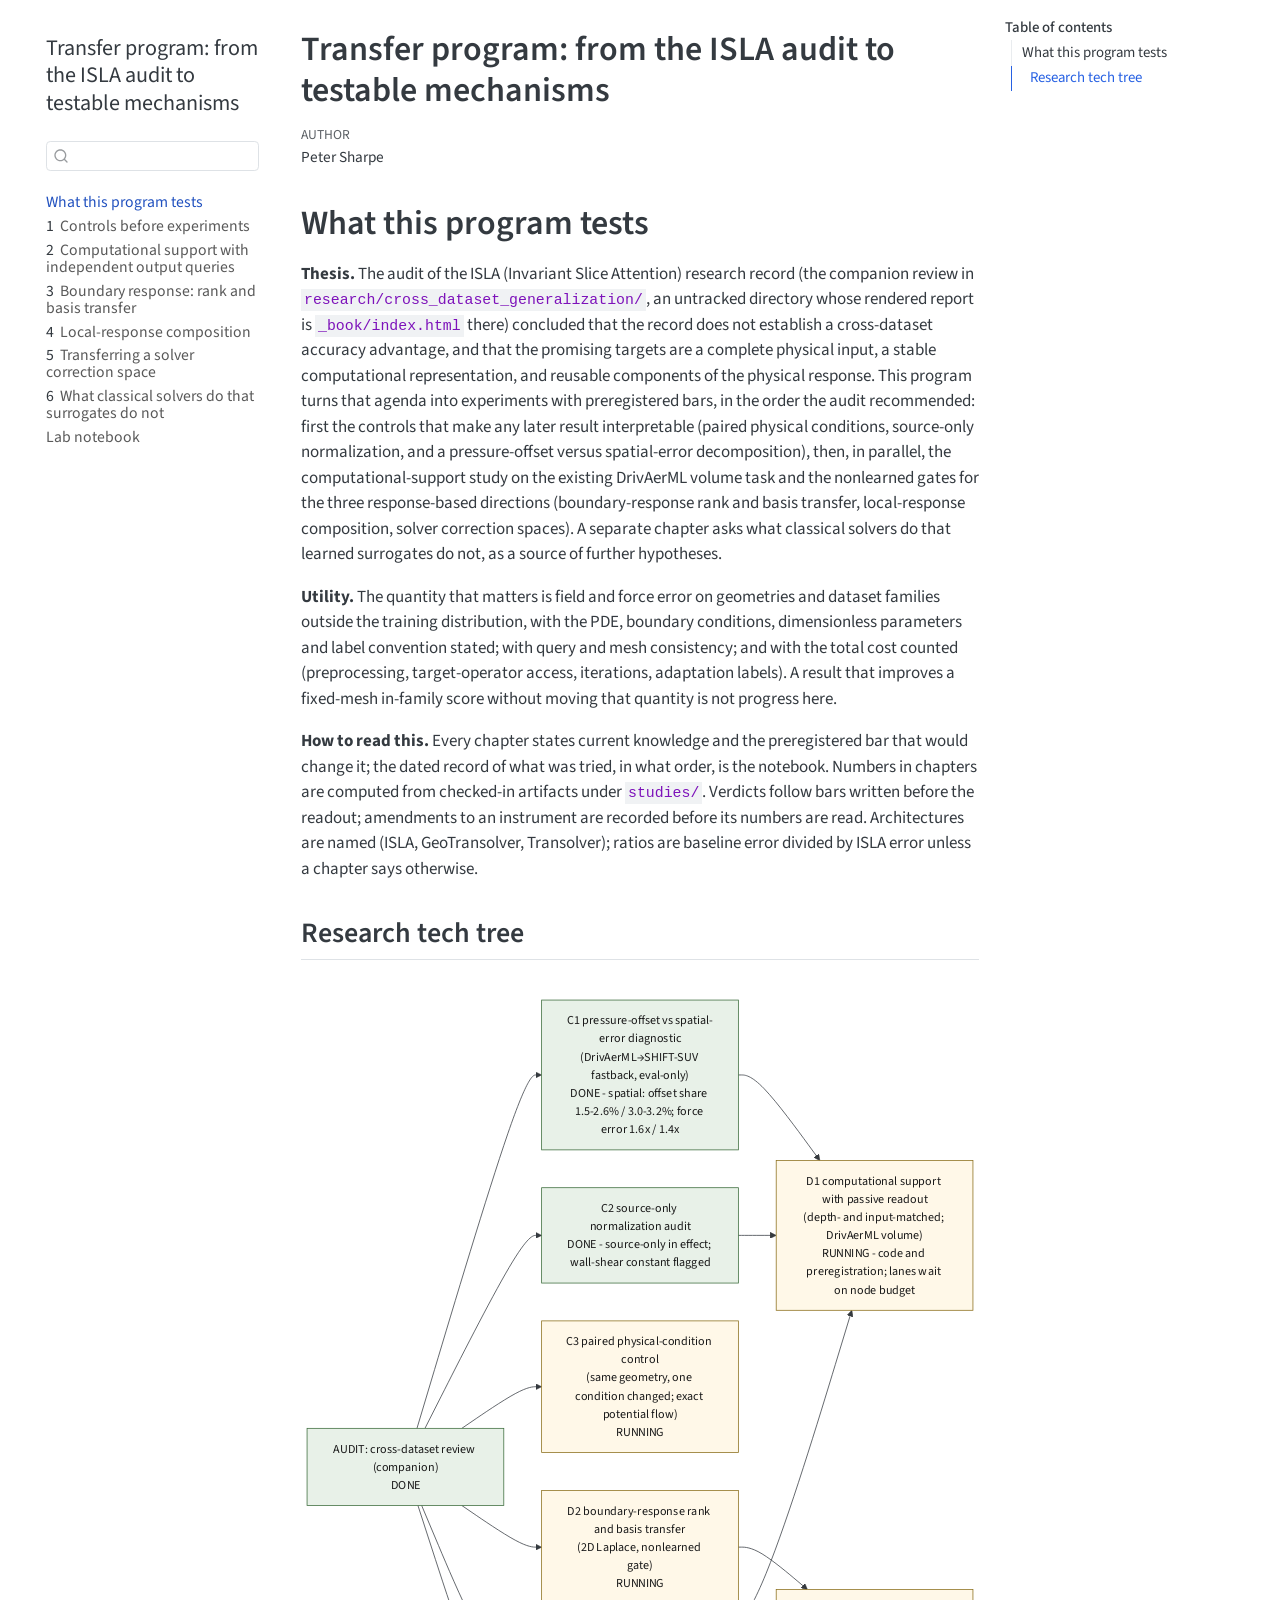
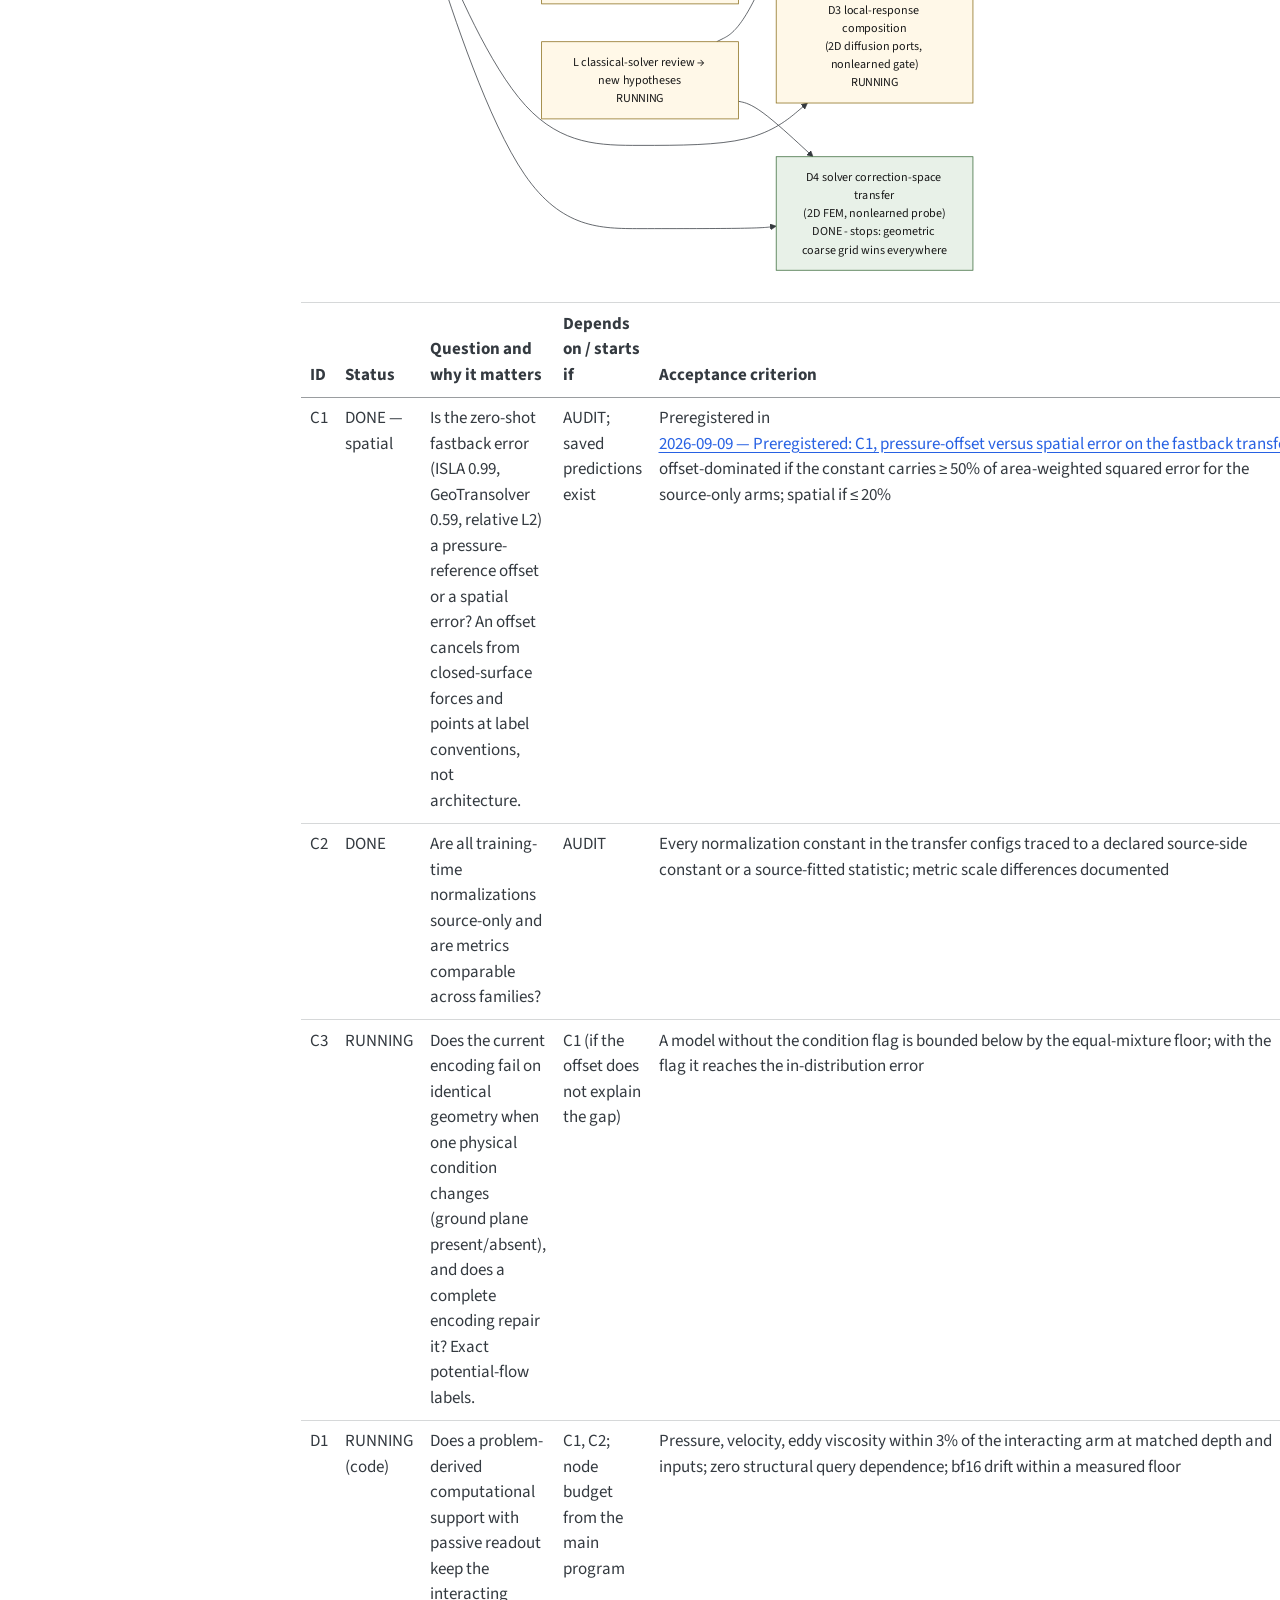
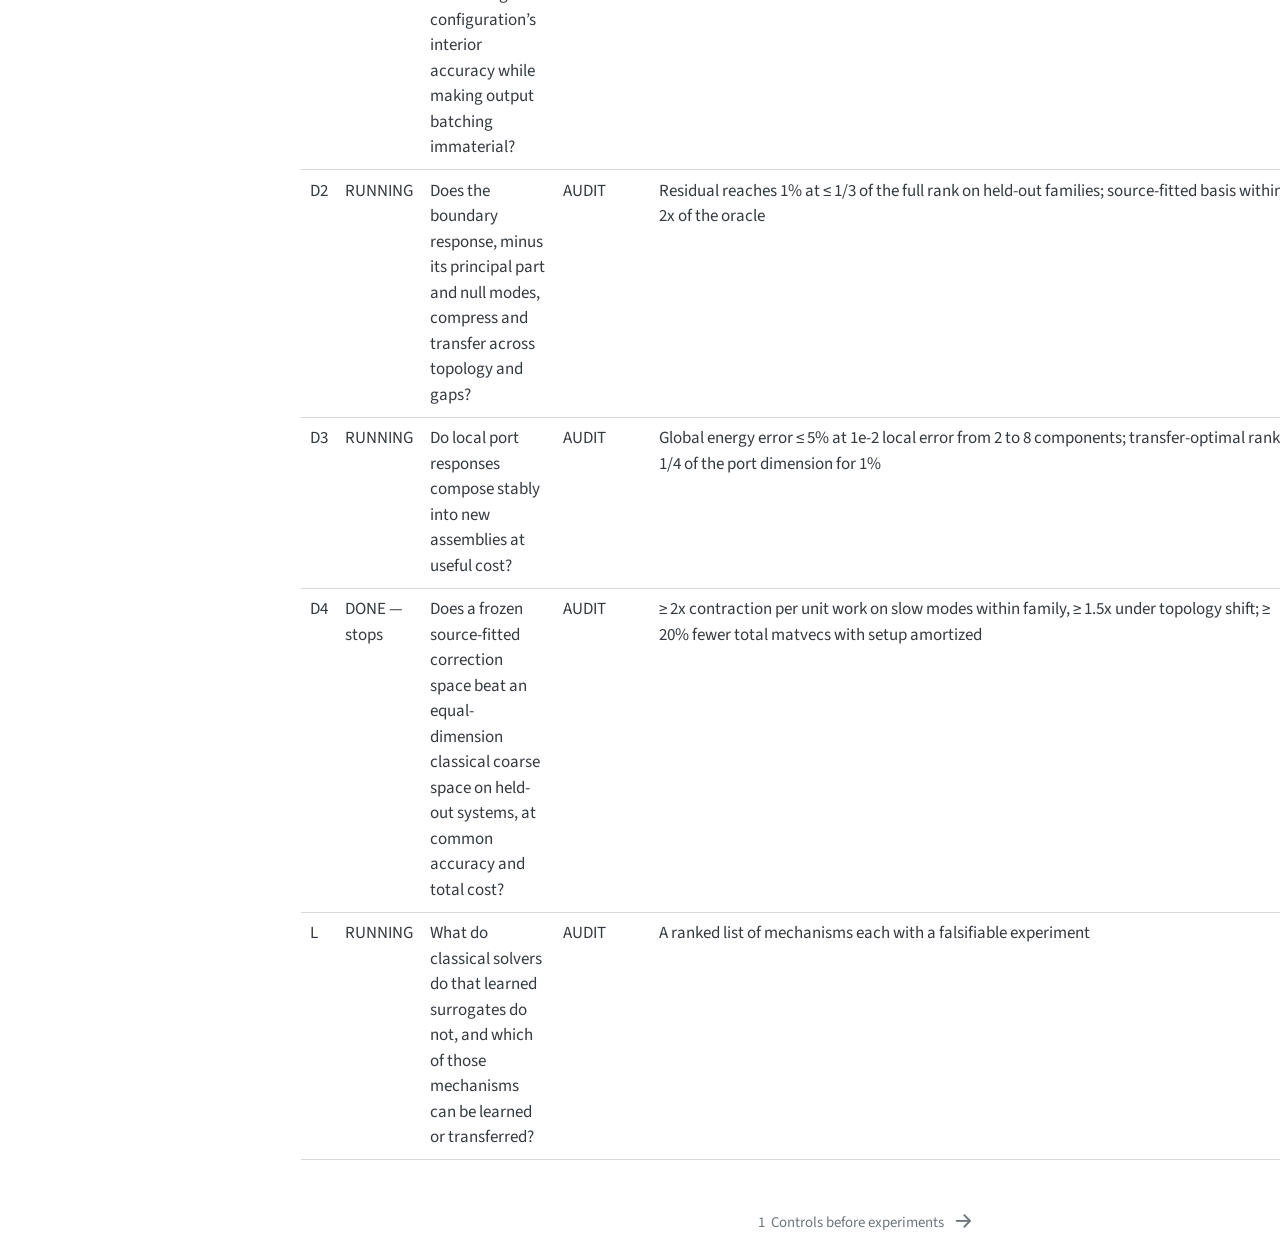
==== examples/cfd/mesh_transformer/research/transfer_program/_book/index.html @ b27fa601 "Transfer program: D3 composition verdict (not worth a learner as proposed; hybrid survives), chapter" ====
<!DOCTYPE html>
<html xmlns="http://www.w3.org/1999/xhtml" lang="en" xml:lang="en"><head>

<meta charset="utf-8">
<meta name="generator" content="quarto-1.10.18">

<meta name="viewport" content="width=device-width, initial-scale=1.0, user-scalable=yes">

<meta name="author" content="Peter Sharpe">

<title>Transfer program: from the ISLA audit to testable mechanisms</title>
<style>
/* Default styles provided by pandoc.
** See https://pandoc.org/MANUAL.html#variables-for-html for config info.
*/
span.smallcaps{font-variant: small-caps;}
div.columns{display: flex; gap: 1.5em;}
div.column{flex: auto;}
@media screen {
div.columns{gap: min(4vw, 1.5em);}
div.column{overflow-x: auto;}
}
div.hanging-indent{margin-left: 1.5em; text-indent: -1.5em;}
ul.task-list{list-style: none;}
ul.task-list li input[type="checkbox"] {
  width: 0.8em;
  margin: 0 0.8em 0.2em -1em; /* quarto-specific, see https://github.com/quarto-dev/quarto-cli/issues/4556 */ 
  vertical-align: middle;
}
</style>


<script src="site_libs/quarto-nav/quarto-nav.js"></script>
<script src="site_libs/quarto-nav/headroom.min.js"></script>
<script src="site_libs/clipboard/clipboard.min.js"></script>
<script src="site_libs/quarto-search/autocomplete.umd.js"></script>
<script src="site_libs/quarto-search/fuse.min.js"></script>
<script src="site_libs/quarto-search/quarto-search.js"></script>
<meta name="quarto:offset" content="./">
<link href="./01-controls.html" rel="next">
<script src="site_libs/quarto-html/quarto.js" type="module"></script>
<script src="site_libs/quarto-html/tabsets/tabsets.js" type="module"></script>
<script src="site_libs/quarto-html/popper.min.js"></script>
<script src="site_libs/quarto-html/tippy.umd.min.js"></script>
<script src="site_libs/quarto-html/anchor.min.js"></script>
<link href="site_libs/quarto-html/tippy.css" rel="stylesheet">
<link href="site_libs/quarto-html/quarto-syntax-highlighting-64a204ab8560d761af7679ceaba22944.css" rel="stylesheet" id="quarto-text-highlighting-styles">
<script src="site_libs/bootstrap/bootstrap.min.js"></script>
<link href="site_libs/bootstrap/bootstrap-icons.css" rel="stylesheet">
<link href="site_libs/bootstrap/bootstrap-19df2ef9049729c9320cb14db6c731c5.min.css" rel="stylesheet" append-hash="true" id="quarto-bootstrap" data-mode="light">
<script id="quarto-search-options" type="application/json">{
  "location": "sidebar",
  "copy-button": false,
  "collapse-after": 3,
  "panel-placement": "start",
  "type": "textbox",
  "limit": 50,
  "keyboard-shortcut": [
    "f",
    "/",
    "s"
  ],
  "show-item-context": false,
  "language": {
    "search-no-results-text": "No results",
    "search-matching-documents-text": "matching documents",
    "search-copy-link-title": "Copy link to search",
    "search-hide-matches-text": "Hide additional matches",
    "search-more-match-text": "more match in this document",
    "search-more-matches-text": "more matches in this document",
    "search-clear-button-title": "Clear",
    "search-text-placeholder": "",
    "search-detached-cancel-button-title": "Cancel",
    "search-submit-button-title": "Submit",
    "search-label": "Search"
  }
}</script>
<script src="site_libs/quarto-diagram/mermaid.min.js"></script>
<script src="site_libs/quarto-diagram/mermaid-init.js"></script>
<link href="site_libs/quarto-diagram/mermaid.css" rel="stylesheet">


</head>

<body class="nav-sidebar floating quarto-light">

<div id="quarto-search-results"></div>
  <header id="quarto-header" class="headroom fixed-top">
  <nav class="quarto-secondary-nav">
    <div class="container-fluid d-flex">
      <button type="button" class="quarto-btn-toggle btn" data-bs-toggle="collapse" role="button" data-bs-target=".quarto-sidebar-collapse-item" aria-controls="quarto-sidebar" aria-expanded="false" aria-label="Toggle sidebar navigation" onclick="if (window.quartoToggleHeadroom) { window.quartoToggleHeadroom(); }">
        <i class="bi bi-layout-text-sidebar-reverse"></i>
      </button>
        <nav class="quarto-page-breadcrumbs" aria-label="breadcrumb"><ol class="breadcrumb"><li class="breadcrumb-item"><a href="./index.html">What this program tests</a></li></ol></nav>
        <a class="flex-grow-1" role="navigation" data-bs-toggle="collapse" data-bs-target=".quarto-sidebar-collapse-item" aria-controls="quarto-sidebar" aria-expanded="false" aria-label="Toggle sidebar navigation" onclick="if (window.quartoToggleHeadroom) { window.quartoToggleHeadroom(); }">      
        </a>
      <button type="button" class="btn quarto-search-button" aria-label="Search" onclick="window.quartoOpenSearch();">
        <i class="bi bi-search"></i>
      </button>
    </div>
  </nav>
</header>
<!-- content -->
<div id="quarto-content" class="quarto-container page-columns page-rows-contents page-layout-article">
<!-- sidebar -->
  <nav id="quarto-sidebar" class="sidebar collapse collapse-horizontal quarto-sidebar-collapse-item sidebar-navigation floating overflow-auto">
    <div class="pt-lg-2 mt-2 text-left sidebar-header">
    <div class="sidebar-title mb-0 py-0">
      <a href="./">Transfer program: from the ISLA audit to testable mechanisms</a> 
    </div>
      </div>
        <div class="mt-2 flex-shrink-0 align-items-center">
        <div class="sidebar-search">
        <div id="quarto-search" class="" title="Search"></div>
        </div>
        </div>
    <div class="sidebar-menu-container"> 
    <ul class="list-unstyled mt-1">
        <li class="sidebar-item">
  <div class="sidebar-item-container"> 
  <a href="./index.html" class="sidebar-item-text sidebar-link active">
 <span class="menu-text">What this program tests</span></a>
  </div>
</li>
        <li class="sidebar-item">
  <div class="sidebar-item-container"> 
  <a href="./01-controls.html" class="sidebar-item-text sidebar-link">
 <span class="menu-text"><span class="chapter-number">1</span>&nbsp; <span class="chapter-title">Controls before experiments</span></span></a>
  </div>
</li>
        <li class="sidebar-item">
  <div class="sidebar-item-container"> 
  <a href="./02-computational-support.html" class="sidebar-item-text sidebar-link">
 <span class="menu-text"><span class="chapter-number">2</span>&nbsp; <span class="chapter-title">Computational support with independent output queries</span></span></a>
  </div>
</li>
        <li class="sidebar-item">
  <div class="sidebar-item-container"> 
  <a href="./03-boundary-response.html" class="sidebar-item-text sidebar-link">
 <span class="menu-text"><span class="chapter-number">3</span>&nbsp; <span class="chapter-title">Boundary response: rank and basis transfer</span></span></a>
  </div>
</li>
        <li class="sidebar-item">
  <div class="sidebar-item-container"> 
  <a href="./04-composition.html" class="sidebar-item-text sidebar-link">
 <span class="menu-text"><span class="chapter-number">4</span>&nbsp; <span class="chapter-title">Local-response composition</span></span></a>
  </div>
</li>
        <li class="sidebar-item">
  <div class="sidebar-item-container"> 
  <a href="./05-solver-spaces.html" class="sidebar-item-text sidebar-link">
 <span class="menu-text"><span class="chapter-number">5</span>&nbsp; <span class="chapter-title">Transferring a solver correction space</span></span></a>
  </div>
</li>
        <li class="sidebar-item">
  <div class="sidebar-item-container"> 
  <a href="./06-classical-solvers.html" class="sidebar-item-text sidebar-link">
 <span class="menu-text"><span class="chapter-number">6</span>&nbsp; <span class="chapter-title">What classical solvers do that surrogates do not</span></span></a>
  </div>
</li>
        <li class="sidebar-item">
  <div class="sidebar-item-container"> 
  <a href="./99-notebook.html" class="sidebar-item-text sidebar-link">
 <span class="menu-text">Lab notebook</span></a>
  </div>
</li>
    </ul>
    </div>
</nav>
<div id="quarto-sidebar-glass" class="quarto-sidebar-collapse-item" data-bs-toggle="collapse" data-bs-target=".quarto-sidebar-collapse-item"></div>
<!-- margin-sidebar -->
    <div id="quarto-margin-sidebar" class="sidebar margin-sidebar">
        <nav id="TOC" role="doc-toc" class="toc-active">
    <h2 id="toc-title">Table of contents</h2>
   
  <ul>
  <li><a href="#what-this-program-tests" id="toc-what-this-program-tests" class="nav-link active" data-scroll-target="#what-this-program-tests">What this program tests</a>
  <ul class="collapse">
  <li><a href="#research-tech-tree" id="toc-research-tech-tree" class="nav-link" data-scroll-target="#research-tech-tree">Research tech tree</a></li>
  </ul></li>
  </ul>
</nav>
    </div>
<!-- main -->
<main class="content" id="quarto-document-content">

<header id="title-block-header" class="quarto-title-block default">
<div class="quarto-title">
<h1 class="title">Transfer program: from the ISLA audit to testable mechanisms</h1>
</div>



<div class="quarto-title-meta">

    <div>
    <div class="quarto-title-meta-heading">Author</div>
    <div class="quarto-title-meta-contents">
             <p>Peter Sharpe </p>
          </div>
  </div>
    
  
    
  </div>
  


</header>


<section id="what-this-program-tests" class="level1 unnumbered">
<h1 class="unnumbered">What this program tests</h1>
<p><strong>Thesis.</strong> The audit of the ISLA (Invariant Slice Attention) research record (the companion review in <code>research/cross_dataset_generalization/</code>, an untracked directory whose rendered report is <code>_book/index.html</code> there) concluded that the record does not establish a cross-dataset accuracy advantage, and that the promising targets are a complete physical input, a stable computational representation, and reusable components of the physical response. This program turns that agenda into experiments with preregistered bars, in the order the audit recommended: first the controls that make any later result interpretable (paired physical conditions, source-only normalization, and a pressure-offset versus spatial-error decomposition), then, in parallel, the computational-support study on the existing DrivAerML volume task and the nonlearned gates for the three response-based directions (boundary-response rank and basis transfer, local-response composition, solver correction spaces). A separate chapter asks what classical solvers do that learned surrogates do not, as a source of further hypotheses.</p>
<p><strong>Utility.</strong> The quantity that matters is field and force error on geometries and dataset families outside the training distribution, with the PDE, boundary conditions, dimensionless parameters and label convention stated; with query and mesh consistency; and with the total cost counted (preprocessing, target-operator access, iterations, adaptation labels). A result that improves a fixed-mesh in-family score without moving that quantity is not progress here.</p>
<p><strong>How to read this.</strong> Every chapter states current knowledge and the preregistered bar that would change it; the dated record of what was tried, in what order, is the notebook. Numbers in chapters are computed from checked-in artifacts under <code>studies/</code>. Verdicts follow bars written before the readout; amendments to an instrument are recorded before its numbers are read. Architectures are named (ISLA, GeoTransolver, Transolver); ratios are baseline error divided by ISLA error unless a chapter says otherwise.</p>
<section id="research-tech-tree" class="level2">
<h2 class="anchored" data-anchor-id="research-tech-tree">Research tech tree</h2>
<div class="cell" data-layout-align="default">
<div class="cell-output-display">
<div>
<p></p><figure class="figure"><p></p>
<div>
<pre class="mermaid mermaid-js">flowchart LR
  classDef done fill:#e8f1e8,stroke:#3a6b3a,color:#1a1a1a
  classDef running fill:#fff8e8,stroke:#8a6d1a,color:#1a1a1a
  classDef ready fill:#eef3fb,stroke:#2a5ba8,color:#1a1a1a
  classDef planned fill:#f2f1ec,stroke:#898781,color:#1a1a1a,stroke-dasharray:4 3
  AUDIT["AUDIT: cross-dataset review (companion)&lt;br/&gt;DONE"]:::done
  POFF["C1 pressure-offset vs spatial-error diagnostic&lt;br/&gt;(DrivAerML→SHIFT-SUV fastback, eval-only)&lt;br/&gt;DONE - spatial: offset share 1.5-2.6% / 3.0-3.2%; force error 1.6x / 1.4x"]:::done
  SNORM["C2 source-only normalization audit&lt;br/&gt;DONE - source-only in effect; wall-shear constant flagged"]:::done
  PAIR["C3 paired physical-condition control&lt;br/&gt;(same geometry, one condition changed; exact potential flow)&lt;br/&gt;RUNNING"]:::running
  SUPP["D1 computational support with passive readout&lt;br/&gt;(depth- and input-matched; DrivAerML volume)&lt;br/&gt;RUNNING - code and preregistration; lanes wait on node budget"]:::running
  RESP["D2 boundary-response rank and basis transfer&lt;br/&gt;(2D Laplace, nonlearned gate)&lt;br/&gt;RUNNING"]:::running
  COMP["D3 local-response composition&lt;br/&gt;(2D diffusion ports, nonlearned gate)&lt;br/&gt;RUNNING"]:::running
  SOLV["D4 solver correction-space transfer&lt;br/&gt;(2D FEM, nonlearned probe)&lt;br/&gt;DONE - stops: geometric coarse grid wins everywhere"]:::done
  CLASS["L classical-solver review → new hypotheses&lt;br/&gt;RUNNING"]:::running
  AUDIT --&gt; POFF
  AUDIT --&gt; SNORM
  AUDIT --&gt; PAIR
  POFF --&gt; SUPP
  SNORM --&gt; SUPP
  AUDIT --&gt; RESP
  AUDIT --&gt; COMP
  AUDIT --&gt; SOLV
  RESP --&gt; COMP
  CLASS --&gt; SUPP
  CLASS --&gt; SOLV
</pre>
</div>
<p></p></figure><p></p>
</div>
</div>
</div>
<table class="caption-top table">
<colgroup>
<col style="width: 16%">
<col style="width: 16%">
<col style="width: 16%">
<col style="width: 16%">
<col style="width: 16%">
<col style="width: 16%">
</colgroup>
<thead>
<tr class="header">
<th>ID</th>
<th>Status</th>
<th>Question and why it matters</th>
<th>Depends on / starts if</th>
<th>Acceptance criterion</th>
<th>Evidence or result</th>
</tr>
</thead>
<tbody>
<tr class="odd">
<td>C1</td>
<td>DONE — spatial</td>
<td>Is the zero-shot fastback error (ISLA 0.99, GeoTransolver 0.59, relative L2) a pressure-reference offset or a spatial error? An offset cancels from closed-surface forces and points at label conventions, not architecture.</td>
<td>AUDIT; saved predictions exist</td>
<td>Preregistered in <a href="99-notebook.html#sec-nb-c1-prereg" class="quarto-xref"><span>2026-09-09 — Preregistered: C1, pressure-offset versus spatial error on the fastback transfer</span></a>: offset-dominated if the constant carries ≥ 50% of area-weighted squared error for the source-only arms; spatial if ≤ 20%</td>
<td>Offset share 1.5–2.6% (ISLA) and 3.0–3.2% (GeoTransolver; median–mean); force error 1.6x / 1.4x vs 0.04 in-family. <a href="99-notebook.html#sec-nb-c1-verdict" class="quarto-xref"><span>2026-09-09 — Verdict: C1 spatial — the zero-shot fastback error is a field error, not a pressure-reference offset (offset share 1.5–2.6% for ISLA, 3.0–3.2% for GeoTransolver)</span></a></td>
</tr>
<tr class="even">
<td>C2</td>
<td>DONE</td>
<td>Are all training-time normalizations source-only and are metrics comparable across families?</td>
<td>AUDIT</td>
<td>Every normalization constant in the transfer configs traced to a declared source-side constant or a source-fitted statistic; metric scale differences documented</td>
<td>Pressure: physical nondimensionalization only; wall shear: per-dataset declared constants (relative metrics unaffected; protocol rule recorded). <a href="99-notebook.html#sec-nb-c2-verdict" class="quarto-xref"><span>2026-09-09 — C2, source-only normalization: audited from the configurations, one item flagged</span></a></td>
</tr>
<tr class="odd">
<td>C3</td>
<td>RUNNING</td>
<td>Does the current encoding fail on identical geometry when one physical condition changes (ground plane present/absent), and does a complete encoding repair it? Exact potential-flow labels.</td>
<td>C1 (if the offset does not explain the gap)</td>
<td>A model without the condition flag is bounded below by the equal-mixture floor; with the flag it reaches the in-distribution error</td>
<td>pending</td>
</tr>
<tr class="even">
<td>D1</td>
<td>RUNNING (code)</td>
<td>Does a problem-derived computational support with passive readout keep the interacting configuration’s interior accuracy while making output batching immaterial?</td>
<td>C1, C2; node budget from the main program</td>
<td>Pressure, velocity, eddy viscosity within 3% of the interacting arm at matched depth and inputs; zero structural query dependence; bf16 drift within a measured floor</td>
<td>pending</td>
</tr>
<tr class="odd">
<td>D2</td>
<td>RUNNING</td>
<td>Does the boundary response, minus its principal part and null modes, compress and transfer across topology and gaps?</td>
<td>AUDIT</td>
<td>Residual reaches 1% at ≤ 1/3 of the full rank on held-out families; source-fitted basis within 2x of the oracle</td>
<td>pending</td>
</tr>
<tr class="even">
<td>D3</td>
<td>RUNNING</td>
<td>Do local port responses compose stably into new assemblies at useful cost?</td>
<td>AUDIT</td>
<td>Global energy error ≤ 5% at 1e-2 local error from 2 to 8 components; transfer-optimal rank ≤ 1/4 of the port dimension for 1%</td>
<td>pending</td>
</tr>
<tr class="odd">
<td>D4</td>
<td>DONE — stops</td>
<td>Does a frozen source-fitted correction space beat an equal-dimension classical coarse space on held-out systems, at common accuracy and total cost?</td>
<td>AUDIT</td>
<td>≥ 2x contraction per unit work on slow modes within family, ≥ 1.5x under topology shift; ≥ 20% fewer total matvecs with setup amortized</td>
<td>Classical ÷ source 0.62–0.76 (bars 2.0 / 1.5); solves 19–72% more work with the frozen space. <a href="99-notebook.html#sec-nb-d4-verdict" class="quarto-xref"><span>2026-09-09 — Verdict: D4 stops — a free geometric coarse grid beats a frozen source-fitted correction space on every held-out elliptic system</span></a>, <a href="05-solver-spaces.html" class="quarto-xref"><span>5&nbsp; Transferring a solver correction space</span></a></td>
</tr>
<tr class="even">
<td>L</td>
<td>RUNNING</td>
<td>What do classical solvers do that learned surrogates do not, and which of those mechanisms can be learned or transferred?</td>
<td>AUDIT</td>
<td>A ranked list of mechanisms each with a falsifiable experiment</td>
<td>pending</td>
</tr>
</tbody>
</table>


</section>
</section>

</main> <!-- /main -->
<script id="quarto-html-after-body" type="application/javascript">
  window.document.addEventListener("DOMContentLoaded", function (event) {
    const icon = "";
    const anchorJS = new window.AnchorJS();
    anchorJS.options = {
      placement: 'right',
      icon: icon
    };
    anchorJS.add('.anchored');
    const isCodeAnnotation = (el) => {
      for (const clz of el.classList) {
        if (clz.startsWith('code-annotation-')) {                     
          return true;
        }
      }
      return false;
    }
    const onCopySuccess = function(e) {
      // button target
      const button = e.trigger;
      // don't keep focus
      button.blur();
      // flash "checked"
      button.classList.add('code-copy-button-checked');
      var currentTitle = button.getAttribute("title");
      button.setAttribute("title", "Copied!");
      let tooltip;
      if (window.bootstrap) {
        button.setAttribute("data-bs-toggle", "tooltip");
        button.setAttribute("data-bs-placement", "left");
        button.setAttribute("data-bs-title", "Copied!");
        tooltip = new bootstrap.Tooltip(button, 
          { trigger: "manual", 
            customClass: "code-copy-button-tooltip",
            offset: [0, -8]});
        tooltip.show();    
      }
      setTimeout(function() {
        if (tooltip) {
          tooltip.hide();
          button.removeAttribute("data-bs-title");
          button.removeAttribute("data-bs-toggle");
          button.removeAttribute("data-bs-placement");
        }
        button.setAttribute("title", currentTitle);
        button.classList.remove('code-copy-button-checked');
      }, 1000);
      // clear code selection
      e.clearSelection();
    }
    const getTextToCopy = function(trigger) {
      const outerScaffold = trigger.parentElement.cloneNode(true);
      const codeEl = outerScaffold.querySelector('code');
      for (const childEl of codeEl.children) {
        if (isCodeAnnotation(childEl)) {
          childEl.remove();
        }
      }
      return codeEl.innerText;
    }
    const clipboard = new window.ClipboardJS('.code-copy-button:not([data-in-quarto-modal])', {
      text: getTextToCopy
    });
    clipboard.on('success', onCopySuccess);
    if (window.document.getElementById('quarto-embedded-source-code-modal')) {
      const clipboardModal = new window.ClipboardJS('.code-copy-button[data-in-quarto-modal]', {
        text: getTextToCopy,
        container: window.document.getElementById('quarto-embedded-source-code-modal')
      });
      clipboardModal.on('success', onCopySuccess);
    }
      var localhostRegex = new RegExp(/^(?:http|https):\/\/localhost\:?[0-9]*\//);
      var mailtoRegex = new RegExp(/^mailto:/);
        var filterRegex = new RegExp('/' + window.location.host + '/');
      var isInternal = (href) => {
          return filterRegex.test(href) || localhostRegex.test(href) || mailtoRegex.test(href);
      }
      // Inspect non-navigation links and adorn them if external
     var links = window.document.querySelectorAll('a[href]:not(.nav-link):not(.navbar-brand):not(.toc-action):not(.sidebar-link):not(.sidebar-item-toggle):not(.pagination-link):not(.no-external):not([aria-hidden]):not(.dropdown-item):not(.quarto-navigation-tool):not(.about-link)');
      for (var i=0; i<links.length; i++) {
        const link = links[i];
        if (!isInternal(link.href)) {
          // undo the damage that might have been done by quarto-nav.js in the case of
          // links that we want to consider external
          if (link.dataset.originalHref !== undefined) {
            link.href = link.dataset.originalHref;
          }
        }
      }
    function tippyHover(el, contentFn, onTriggerFn, onUntriggerFn) {
      const config = {
        allowHTML: true,
        maxWidth: 500,
        delay: 100,
        arrow: false,
        appendTo: function(el) {
            return el.parentElement;
        },
        interactive: true,
        interactiveBorder: 10,
        theme: 'quarto',
        placement: 'bottom-start',
      };
      if (contentFn) {
        config.content = contentFn;
      }
      if (onTriggerFn) {
        config.onTrigger = onTriggerFn;
      }
      if (onUntriggerFn) {
        config.onUntrigger = onUntriggerFn;
      }
      window.tippy(el, config); 
    }
    const noterefs = window.document.querySelectorAll('a[role="doc-noteref"]');
    for (var i=0; i<noterefs.length; i++) {
      const ref = noterefs[i];
      tippyHover(ref, function() {
        // use id or data attribute instead here
        let href = ref.getAttribute('data-footnote-href') || ref.getAttribute('href');
        try { href = new URL(href).hash; } catch {}
        const id = href.replace(/^#\/?/, "");
        const note = window.document.getElementById(id);
        if (note) {
          return note.innerHTML;
        } else {
          return "";
        }
      });
    }
    const xrefs = window.document.querySelectorAll('a.quarto-xref');
    const processXRef = (id, note) => {
      // Strip column container classes
      const stripColumnClz = (el) => {
        el.classList.remove("page-full", "page-columns");
        if (el.children) {
          for (const child of el.children) {
            stripColumnClz(child);
          }
        }
      }
      stripColumnClz(note)
      if (id === null || id.startsWith('sec-')) {
        // Special case sections, only their first couple elements
        const container = document.createElement("div");
        if (note.children && note.children.length > 2) {
          container.appendChild(note.children[0].cloneNode(true));
          for (let i = 1; i < note.children.length; i++) {
            const child = note.children[i];
            if (child.tagName === "P" && child.innerText === "") {
              continue;
            } else {
              container.appendChild(child.cloneNode(true));
              break;
            }
          }
          if (window.Quarto?.typesetMath) {
            window.Quarto.typesetMath(container);
          }
          return container.innerHTML
        } else {
          if (window.Quarto?.typesetMath) {
            window.Quarto.typesetMath(note);
          }
          return note.innerHTML;
        }
      } else {
        // Remove any anchor links if they are present
        const anchorLink = note.querySelector('a.anchorjs-link');
        if (anchorLink) {
          anchorLink.remove();
        }
        if (window.Quarto?.typesetMath) {
          window.Quarto.typesetMath(note);
        }
        if (note.classList.contains("callout")) {
          return note.outerHTML;
        } else {
          return note.innerHTML;
        }
      }
    }
    for (var i=0; i<xrefs.length; i++) {
      const xref = xrefs[i];
      tippyHover(xref, undefined, function(instance) {
        instance.disable();
        let url = xref.getAttribute('href');
        let hash = undefined; 
        if (url.startsWith('#')) {
          hash = url;
        } else {
          try { hash = new URL(url).hash; } catch {}
        }
        if (hash) {
          const id = hash.replace(/^#\/?/, "");
          const note = window.document.getElementById(id);
          if (note !== null) {
            try {
              const html = processXRef(id, note.cloneNode(true));
              instance.setContent(html);
            } finally {
              instance.enable();
              instance.show();
            }
          } else {
            // See if we can fetch this
            fetch(url.split('#')[0])
            .then(res => res.text())
            .then(html => {
              const parser = new DOMParser();
              const htmlDoc = parser.parseFromString(html, "text/html");
              const note = htmlDoc.getElementById(id);
              if (note !== null) {
                const html = processXRef(id, note);
                instance.setContent(html);
              } 
            }).finally(() => {
              instance.enable();
              instance.show();
            });
          }
        } else {
          // See if we can fetch a full url (with no hash to target)
          // This is a special case and we should probably do some content thinning / targeting
          fetch(url)
          .then(res => res.text())
          .then(html => {
            const parser = new DOMParser();
            const htmlDoc = parser.parseFromString(html, "text/html");
            const note = htmlDoc.querySelector('main.content');
            if (note !== null) {
              // This should only happen for chapter cross references
              // (since there is no id in the URL)
              // remove the first header
              if (note.children.length > 0 && note.children[0].tagName === "HEADER") {
                note.children[0].remove();
              }
              const html = processXRef(null, note);
              instance.setContent(html);
            } 
          }).finally(() => {
            instance.enable();
            instance.show();
          });
        }
      }, function(instance) {
      });
    }
        let selectedAnnoteEl;
        const selectorForAnnotation = ( cell, annotation) => {
          let cellAttr = 'data-code-cell="' + cell + '"';
          let lineAttr = 'data-code-annotation="' +  annotation + '"';
          const selector = 'span[' + cellAttr + '][' + lineAttr + ']';
          return selector;
        }
        const selectCodeLines = (annoteEl) => {
          const doc = window.document;
          const targetCell = annoteEl.getAttribute("data-target-cell");
          const targetAnnotation = annoteEl.getAttribute("data-target-annotation");
          const annoteSpan = window.document.querySelector(selectorForAnnotation(targetCell, targetAnnotation));
          const lines = annoteSpan.getAttribute("data-code-lines").split(",");
          const lineIds = lines.map((line) => {
            return targetCell + "-" + line;
          })
          let top = null;
          let height = null;
          let parent = null;
          if (lineIds.length > 0) {
              //compute the position of the single el (top and bottom and make a div)
              const el = window.document.getElementById(lineIds[0]);
              top = el.offsetTop;
              height = el.offsetHeight;
              parent = el.parentElement.parentElement;
            if (lineIds.length > 1) {
              const lastEl = window.document.getElementById(lineIds[lineIds.length - 1]);
              const bottom = lastEl.offsetTop + lastEl.offsetHeight;
              height = bottom - top;
            }
            if (top !== null && height !== null && parent !== null) {
              // cook up a div (if necessary) and position it 
              let div = window.document.getElementById("code-annotation-line-highlight");
              if (div === null) {
                div = window.document.createElement("div");
                div.setAttribute("id", "code-annotation-line-highlight");
                div.style.position = 'absolute';
                parent.appendChild(div);
              }
              div.style.top = top - 2 + "px";
              div.style.height = height + 4 + "px";
              div.style.left = 0;
              let gutterDiv = window.document.getElementById("code-annotation-line-highlight-gutter");
              if (gutterDiv === null) {
                gutterDiv = window.document.createElement("div");
                gutterDiv.setAttribute("id", "code-annotation-line-highlight-gutter");
                gutterDiv.style.position = 'absolute';
                const codeCell = window.document.getElementById(targetCell);
                const gutter = codeCell.querySelector('.code-annotation-gutter');
                gutter.appendChild(gutterDiv);
              }
              gutterDiv.style.top = top - 2 + "px";
              gutterDiv.style.height = height + 4 + "px";
            }
            selectedAnnoteEl = annoteEl;
          }
        };
        const unselectCodeLines = () => {
          const elementsIds = ["code-annotation-line-highlight", "code-annotation-line-highlight-gutter"];
          elementsIds.forEach((elId) => {
            const div = window.document.getElementById(elId);
            if (div) {
              div.remove();
            }
          });
          selectedAnnoteEl = undefined;
        };
          // Handle positioning of the toggle
      window.addEventListener(
        "resize",
        throttle(() => {
          elRect = undefined;
          if (selectedAnnoteEl) {
            selectCodeLines(selectedAnnoteEl);
          }
        }, 10)
      );
      function throttle(fn, ms) {
      let throttle = false;
      let timer;
        return (...args) => {
          if(!throttle) { // first call gets through
              fn.apply(this, args);
              throttle = true;
          } else { // all the others get throttled
              if(timer) clearTimeout(timer); // cancel #2
              timer = setTimeout(() => {
                fn.apply(this, args);
                timer = throttle = false;
              }, ms);
          }
        };
      }
        // Attach click handler to the DT
        const annoteDls = window.document.querySelectorAll('dt[data-target-cell]');
        for (const annoteDlNode of annoteDls) {
          annoteDlNode.addEventListener('click', (event) => {
            const clickedEl = event.target;
            if (clickedEl !== selectedAnnoteEl) {
              unselectCodeLines();
              const activeEl = window.document.querySelector('dt[data-target-cell].code-annotation-active');
              if (activeEl) {
                activeEl.classList.remove('code-annotation-active');
              }
              selectCodeLines(clickedEl);
              clickedEl.classList.add('code-annotation-active');
            } else {
              // Unselect the line
              unselectCodeLines();
              clickedEl.classList.remove('code-annotation-active');
            }
          });
        }
    const findCites = (el) => {
      const parentEl = el.parentElement;
      if (parentEl) {
        const cites = parentEl.dataset.cites;
        if (cites) {
          return {
            el,
            cites: cites.split(' ')
          };
        } else {
          return findCites(el.parentElement)
        }
      } else {
        return undefined;
      }
    };
    var bibliorefs = window.document.querySelectorAll('a[role="doc-biblioref"]');
    for (var i=0; i<bibliorefs.length; i++) {
      const ref = bibliorefs[i];
      const citeInfo = findCites(ref);
      if (citeInfo) {
        tippyHover(citeInfo.el, function() {
          var popup = window.document.createElement('div');
          citeInfo.cites.forEach(function(cite) {
            var citeDiv = window.document.createElement('div');
            citeDiv.classList.add('hanging-indent');
            citeDiv.classList.add('csl-entry');
            var biblioDiv = window.document.getElementById('ref-' + cite);
            if (biblioDiv) {
              citeDiv.innerHTML = biblioDiv.innerHTML;
            }
            popup.appendChild(citeDiv);
          });
          return popup.innerHTML;
        });
      }
    }
  });
  </script>
<nav class="page-navigation">
  <div class="nav-page nav-page-previous">
  </div>
  <div class="nav-page nav-page-next">
      <a href="./01-controls.html" class="pagination-link" aria-label="Controls before experiments">
        <span class="nav-page-text"><span class="chapter-number">1</span>&nbsp; <span class="chapter-title">Controls before experiments</span></span> <i class="bi bi-arrow-right-short"></i>
      </a>
  </div>
</nav>
</div> <!-- /content -->




</body></html>
---- examples/cfd/mesh_transformer/research/transfer_program/_book/site_libs/quarto-html/tippy.css ----
.tippy-box[data-animation=fade][data-state=hidden]{opacity:0}[data-tippy-root]{max-width:calc(100vw - 10px)}.tippy-box{position:relative;background-color:#333;color:#fff;border-radius:4px;font-size:14px;line-height:1.4;white-space:normal;outline:0;transition-property:transform,visibility,opacity}.tippy-box[data-placement^=top]>.tippy-arrow{bottom:0}.tippy-box[data-placement^=top]>.tippy-arrow:before{bottom:-7px;left:0;border-width:8px 8px 0;border-top-color:initial;transform-origin:center top}.tippy-box[data-placement^=bottom]>.tippy-arrow{top:0}.tippy-box[data-placement^=bottom]>.tippy-arrow:before{top:-7px;left:0;border-width:0 8px 8px;border-bottom-color:initial;transform-origin:center bottom}.tippy-box[data-placement^=left]>.tippy-arrow{right:0}.tippy-box[data-placement^=left]>.tippy-arrow:before{border-width:8px 0 8px 8px;border-left-color:initial;right:-7px;transform-origin:center left}.tippy-box[data-placement^=right]>.tippy-arrow{left:0}.tippy-box[data-placement^=right]>.tippy-arrow:before{left:-7px;border-width:8px 8px 8px 0;border-right-color:initial;transform-origin:center right}.tippy-box[data-inertia][data-state=visible]{transition-timing-function:cubic-bezier(.54,1.5,.38,1.11)}.tippy-arrow{width:16px;height:16px;color:#333}.tippy-arrow:before{content:"";position:absolute;border-color:transparent;border-style:solid}.tippy-content{position:relative;padding:5px 9px;z-index:1}
---- examples/cfd/mesh_transformer/research/transfer_program/_book/site_libs/quarto-html/quarto-syntax-highlighting-64a204ab8560d761af7679ceaba22944.css ----
/* quarto syntax highlight colors */
:root {
  --quarto-hl-ot-color: #003B4F;
  --quarto-hl-at-color: #657422;
  --quarto-hl-ss-color: #20794D;
  --quarto-hl-an-color: #5E5E5E;
  --quarto-hl-fu-color: #4758AB;
  --quarto-hl-st-color: #20794D;
  --quarto-hl-cf-color: #003B4F;
  --quarto-hl-op-color: #5E5E5E;
  --quarto-hl-er-color: #AD0000;
  --quarto-hl-bn-color: #AD0000;
  --quarto-hl-al-color: #AD0000;
  --quarto-hl-va-color: #111111;
  --quarto-hl-bu-color: inherit;
  --quarto-hl-ex-color: inherit;
  --quarto-hl-pp-color: #AD0000;
  --quarto-hl-in-color: #5E5E5E;
  --quarto-hl-vs-color: #20794D;
  --quarto-hl-wa-color: #5E5E5E;
  --quarto-hl-do-color: #5E5E5E;
  --quarto-hl-im-color: #00769E;
  --quarto-hl-ch-color: #20794D;
  --quarto-hl-dt-color: #AD0000;
  --quarto-hl-fl-color: #AD0000;
  --quarto-hl-co-color: #5E5E5E;
  --quarto-hl-cv-color: #5E5E5E;
  --quarto-hl-cn-color: #8f5902;
  --quarto-hl-sc-color: #5E5E5E;
  --quarto-hl-dv-color: #AD0000;
  --quarto-hl-kw-color: #003B4F;
}

/* other quarto variables */
:root {
  --quarto-font-monospace: SFMono-Regular, Menlo, Monaco, Consolas, "Liberation Mono", "Courier New", monospace;
}

/* syntax highlight based on Pandoc's rules */
pre > code.sourceCode > span {
  color: #003B4F;
}

code.sourceCode > span {
  color: #003B4F;
}

div.sourceCode,
div.sourceCode pre.sourceCode {
  color: #003B4F;
}

/* Normal */
code span {
  color: #003B4F;
}

/* Alert */
code span.al {
  color: #AD0000;
  font-style: inherit;
}

/* Annotation */
code span.an {
  color: #5E5E5E;
  font-style: inherit;
}

/* Attribute */
code span.at {
  color: #657422;
  font-style: inherit;
}

/* BaseN */
code span.bn {
  color: #AD0000;
  font-style: inherit;
}

/* BuiltIn */
code span.bu {
  font-style: inherit;
}

/* ControlFlow */
code span.cf {
  color: #003B4F;
  font-weight: bold;
  font-style: inherit;
}

/* Char */
code span.ch {
  color: #20794D;
  font-style: inherit;
}

/* Constant */
code span.cn {
  color: #8f5902;
  font-style: inherit;
}

/* Comment */
code span.co {
  color: #5E5E5E;
  font-style: inherit;
}

/* CommentVar */
code span.cv {
  color: #5E5E5E;
  font-style: italic;
}

/* Documentation */
code span.do {
  color: #5E5E5E;
  font-style: italic;
}

/* DataType */
code span.dt {
  color: #AD0000;
  font-style: inherit;
}

/* DecVal */
code span.dv {
  color: #AD0000;
  font-style: inherit;
}

/* Error */
code span.er {
  color: #AD0000;
  font-style: inherit;
}

/* Extension */
code span.ex {
  font-style: inherit;
}

/* Float */
code span.fl {
  color: #AD0000;
  font-style: inherit;
}

/* Function */
code span.fu {
  color: #4758AB;
  font-style: inherit;
}

/* Import */
code span.im {
  color: #00769E;
  font-style: inherit;
}

/* Information */
code span.in {
  color: #5E5E5E;
  font-style: inherit;
}

/* Keyword */
code span.kw {
  color: #003B4F;
  font-weight: bold;
  font-style: inherit;
}

/* Operator */
code span.op {
  color: #5E5E5E;
  font-style: inherit;
}

/* Other */
code span.ot {
  color: #003B4F;
  font-style: inherit;
}

/* Preprocessor */
code span.pp {
  color: #AD0000;
  font-style: inherit;
}

/* SpecialChar */
code span.sc {
  color: #5E5E5E;
  font-style: inherit;
}

/* SpecialString */
code span.ss {
  color: #20794D;
  font-style: inherit;
}

/* String */
code span.st {
  color: #20794D;
  font-style: inherit;
}

/* Variable */
code span.va {
  color: #111111;
  font-style: inherit;
}

/* VerbatimString */
code span.vs {
  color: #20794D;
  font-style: inherit;
}

/* Warning */
code span.wa {
  color: #5E5E5E;
  font-style: italic;
}

.prevent-inlining {
  content: "</";
}

/*# sourceMappingURL=9d8d5bb603a83b8298b89080a598c93b.css.map */
---- examples/cfd/mesh_transformer/research/transfer_program/_book/site_libs/quarto-diagram/mermaid.css ----
.mermaidTooltip {
  position: absolute;
  text-align: center;
  max-width: 200px;
  padding: 2px;
  font-family: "trebuchet ms", verdana, arial;
  font-size: 12px;
  background: #ffffde;
  border: 1px solid #aaaa33;
  border-radius: 2px;
  pointer-events: none;
  z-index: 1000;
}
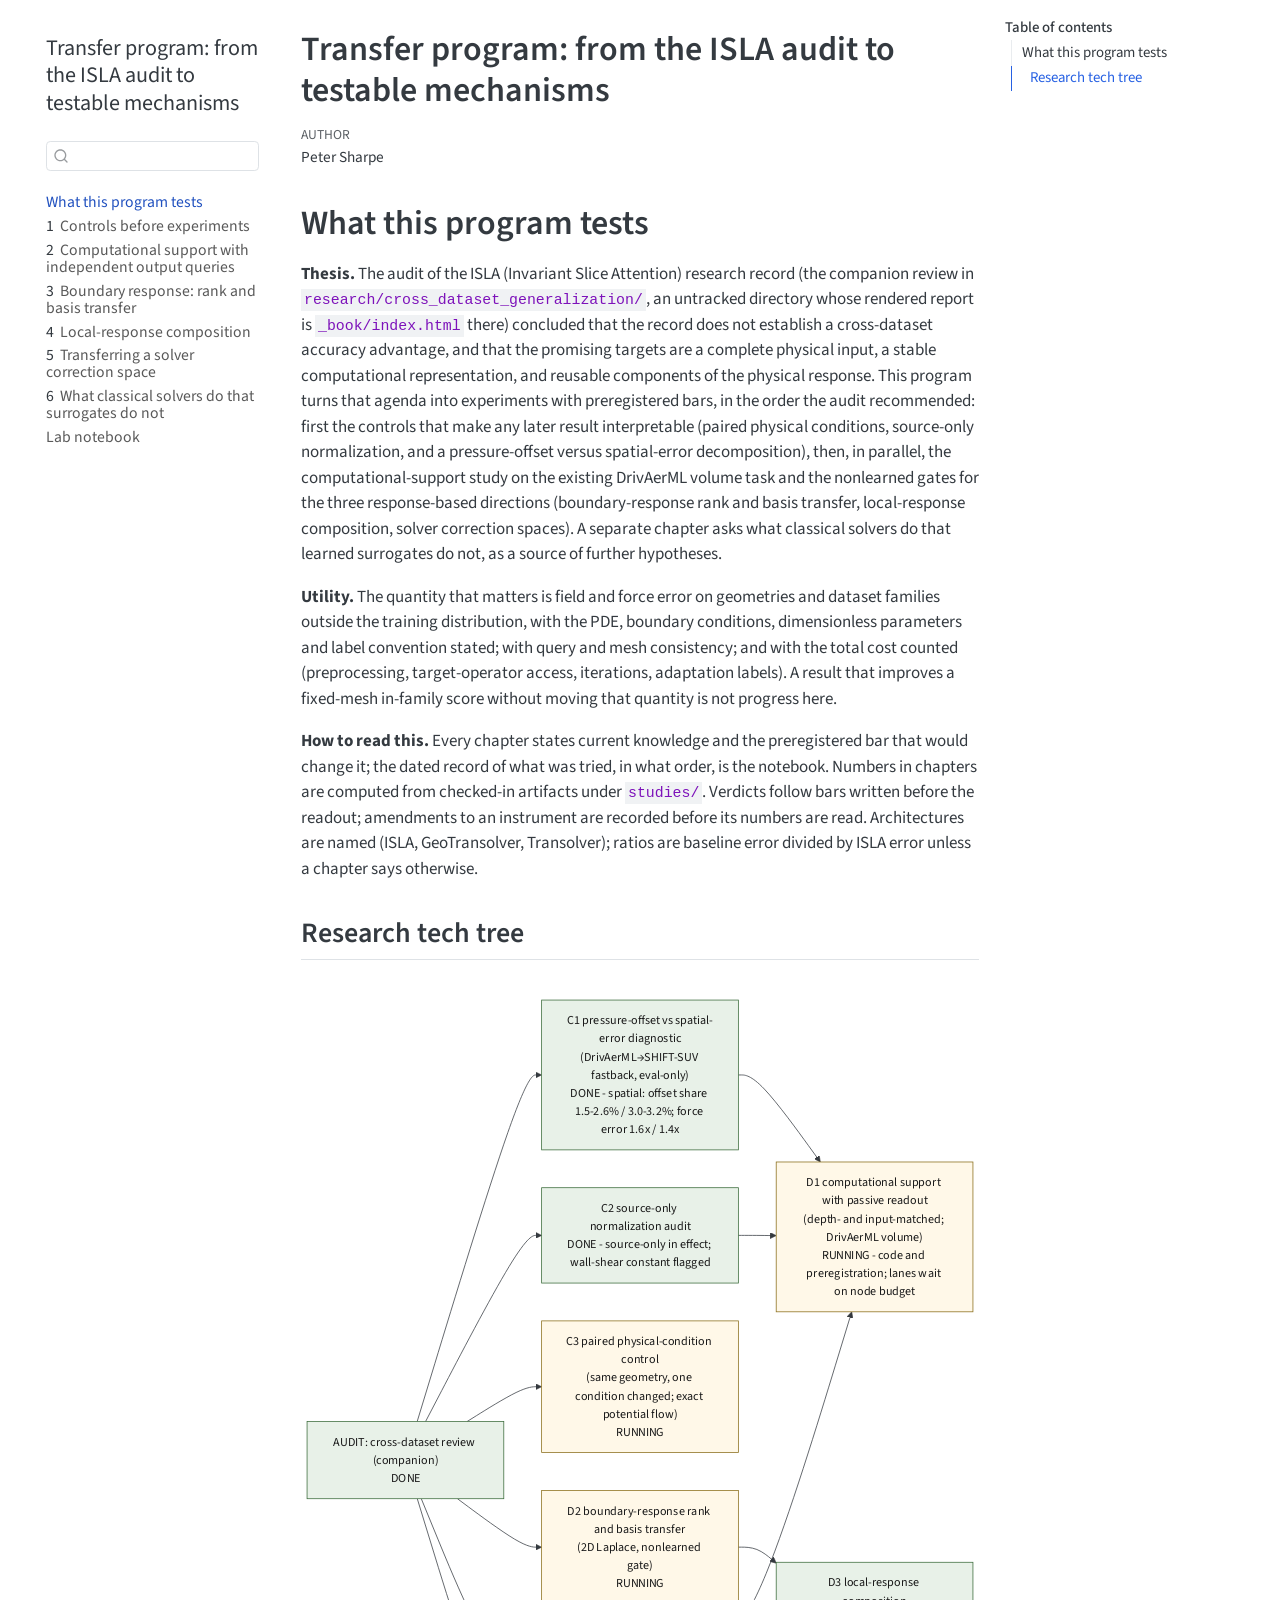
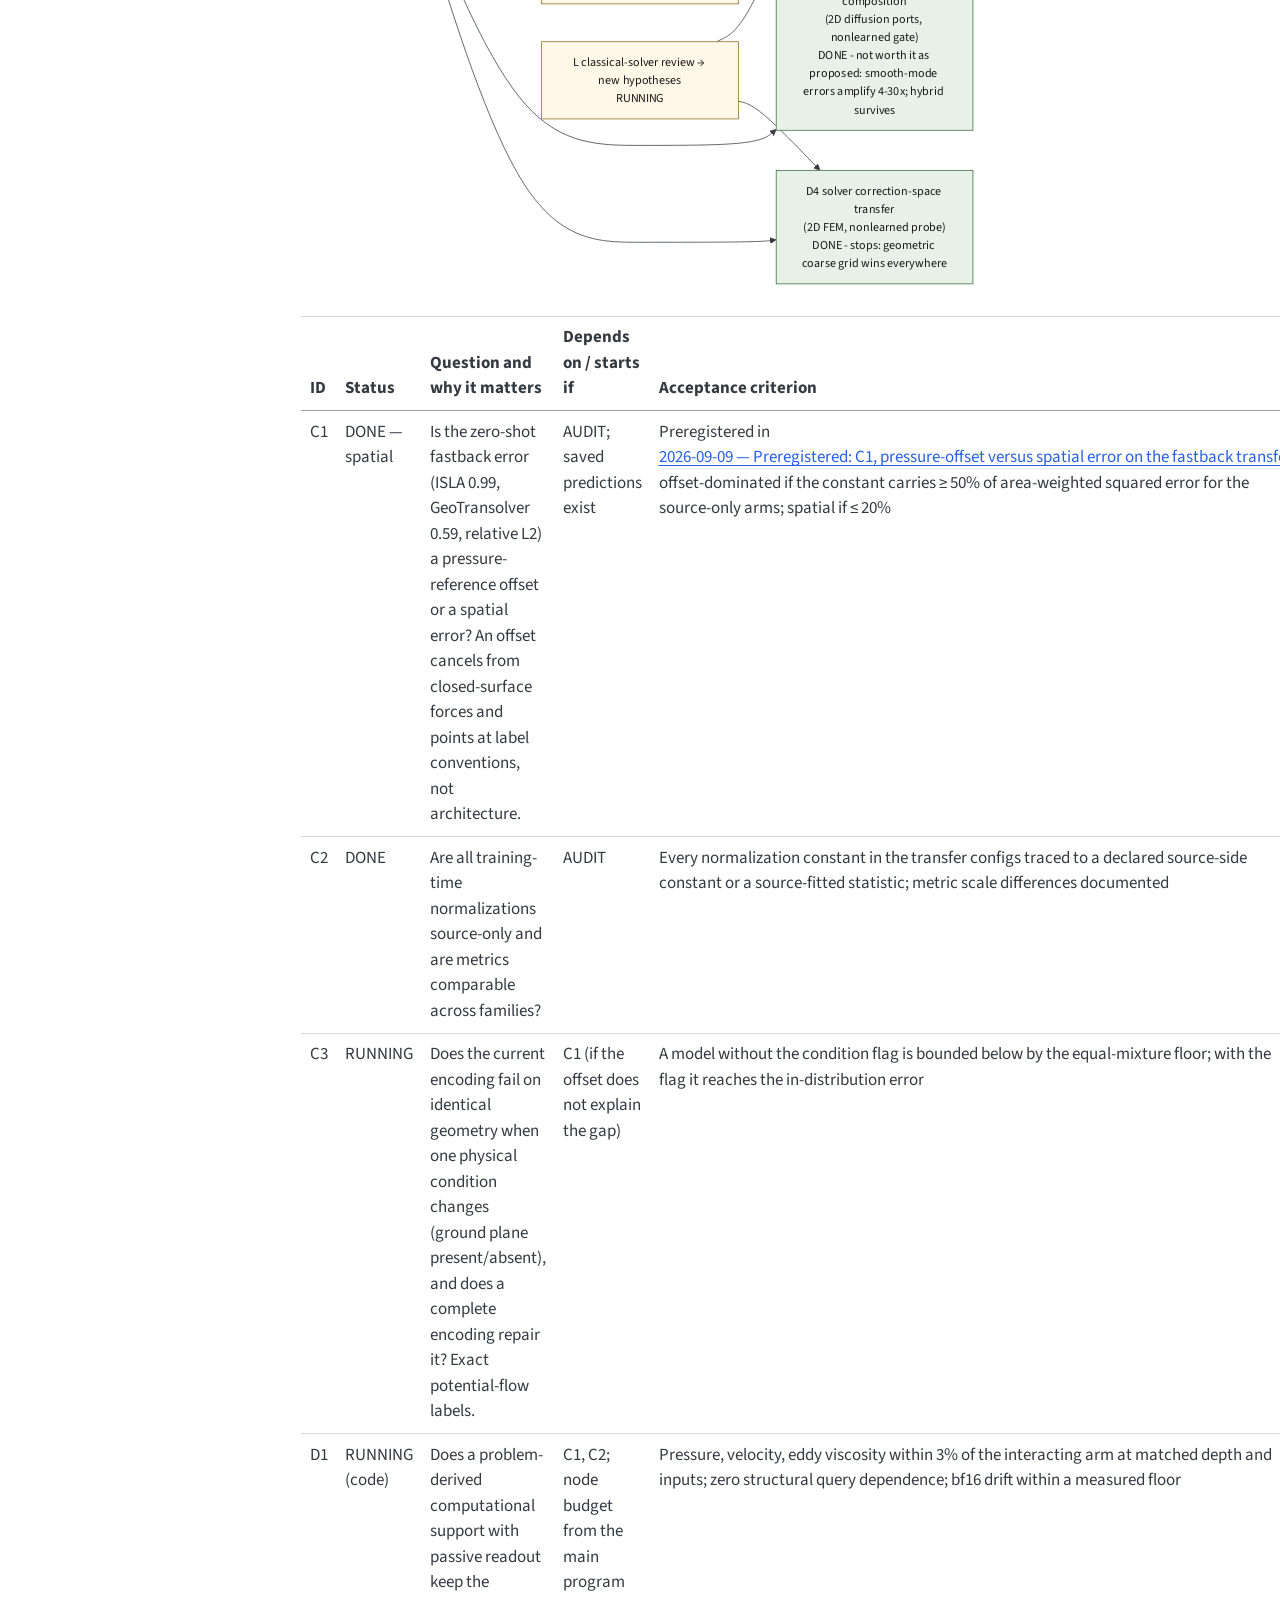
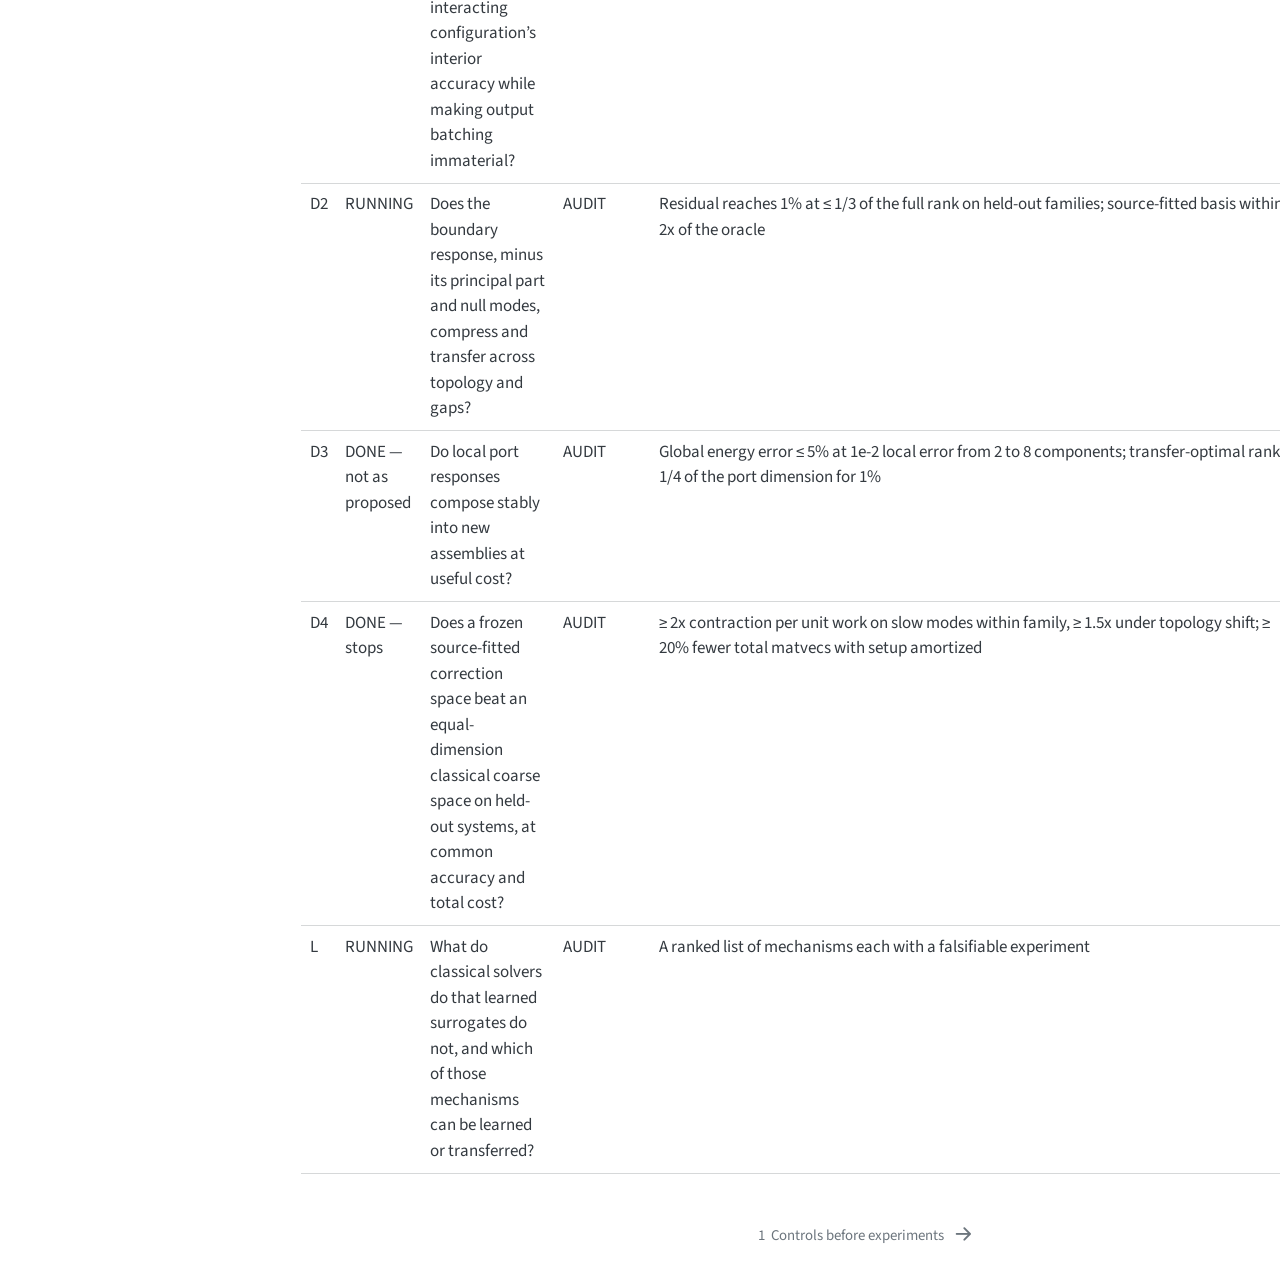
==== commit 7d5a6865: "Transfer program: D1 lanes launched (v0sup-0..5), passive-readout clamp finding recorded, model yaml" ====
--- a/examples/cfd/mesh_transformer/research/transfer_program/_book/index.html
+++ b/examples/cfd/mesh_transformer/research/transfer_program/_book/index.html
@@ -232,7 +232,7 @@
   PAIR["C3 paired physical-condition control&lt;br/&gt;(same geometry, one condition changed; exact potential flow)&lt;br/&gt;RUNNING"]:::running
   SUPP["D1 computational support with passive readout&lt;br/&gt;(depth- and input-matched; DrivAerML volume)&lt;br/&gt;RUNNING - code and preregistration; lanes wait on node budget"]:::running
   RESP["D2 boundary-response rank and basis transfer&lt;br/&gt;(2D Laplace, nonlearned gate)&lt;br/&gt;RUNNING"]:::running
-  COMP["D3 local-response composition&lt;br/&gt;(2D diffusion ports, nonlearned gate)&lt;br/&gt;RUNNING"]:::running
+  COMP["D3 local-response composition&lt;br/&gt;(2D diffusion ports, nonlearned gate)&lt;br/&gt;DONE - not worth it as proposed: smooth-mode errors amplify 4-30x; hybrid survives"]:::done
   SOLV["D4 solver correction-space transfer&lt;br/&gt;(2D FEM, nonlearned probe)&lt;br/&gt;DONE - stops: geometric coarse grid wins everywhere"]:::done
   CLASS["L classical-solver review → new hypotheses&lt;br/&gt;RUNNING"]:::running
   AUDIT --&gt; POFF
@@ -314,11 +314,11 @@
 </tr>
 <tr class="even">
 <td>D3</td>
-<td>RUNNING</td>
+<td>DONE — not as proposed</td>
 <td>Do local port responses compose stably into new assemblies at useful cost?</td>
 <td>AUDIT</td>
 <td>Global energy error ≤ 5% at 1e-2 local error from 2 to 8 components; transfer-optimal rank ≤ 1/4 of the port dimension for 1%</td>
-<td>pending</td>
+<td>ε = 10⁻²: 7% (chain 8), 33–34% (grids 8–16); rank 4 leaves 16–27%; rough-mode errors damped 20–100x, smooth-mode amplified 4–30x. <a href="99-notebook.html#sec-nb-d3-verdict" class="quarto-xref"><span>2026-09-09 — Verdict: D3 not worth a learner as proposed — smooth-mode local errors are amplified 4–30x by the interface solve and grids grow superlinearly; the surviving form is a hybrid with exact low modes</span></a>, <a href="04-composition.html" class="quarto-xref"><span>4&nbsp; Local-response composition</span></a></td>
 </tr>
 <tr class="odd">
 <td>D4</td>
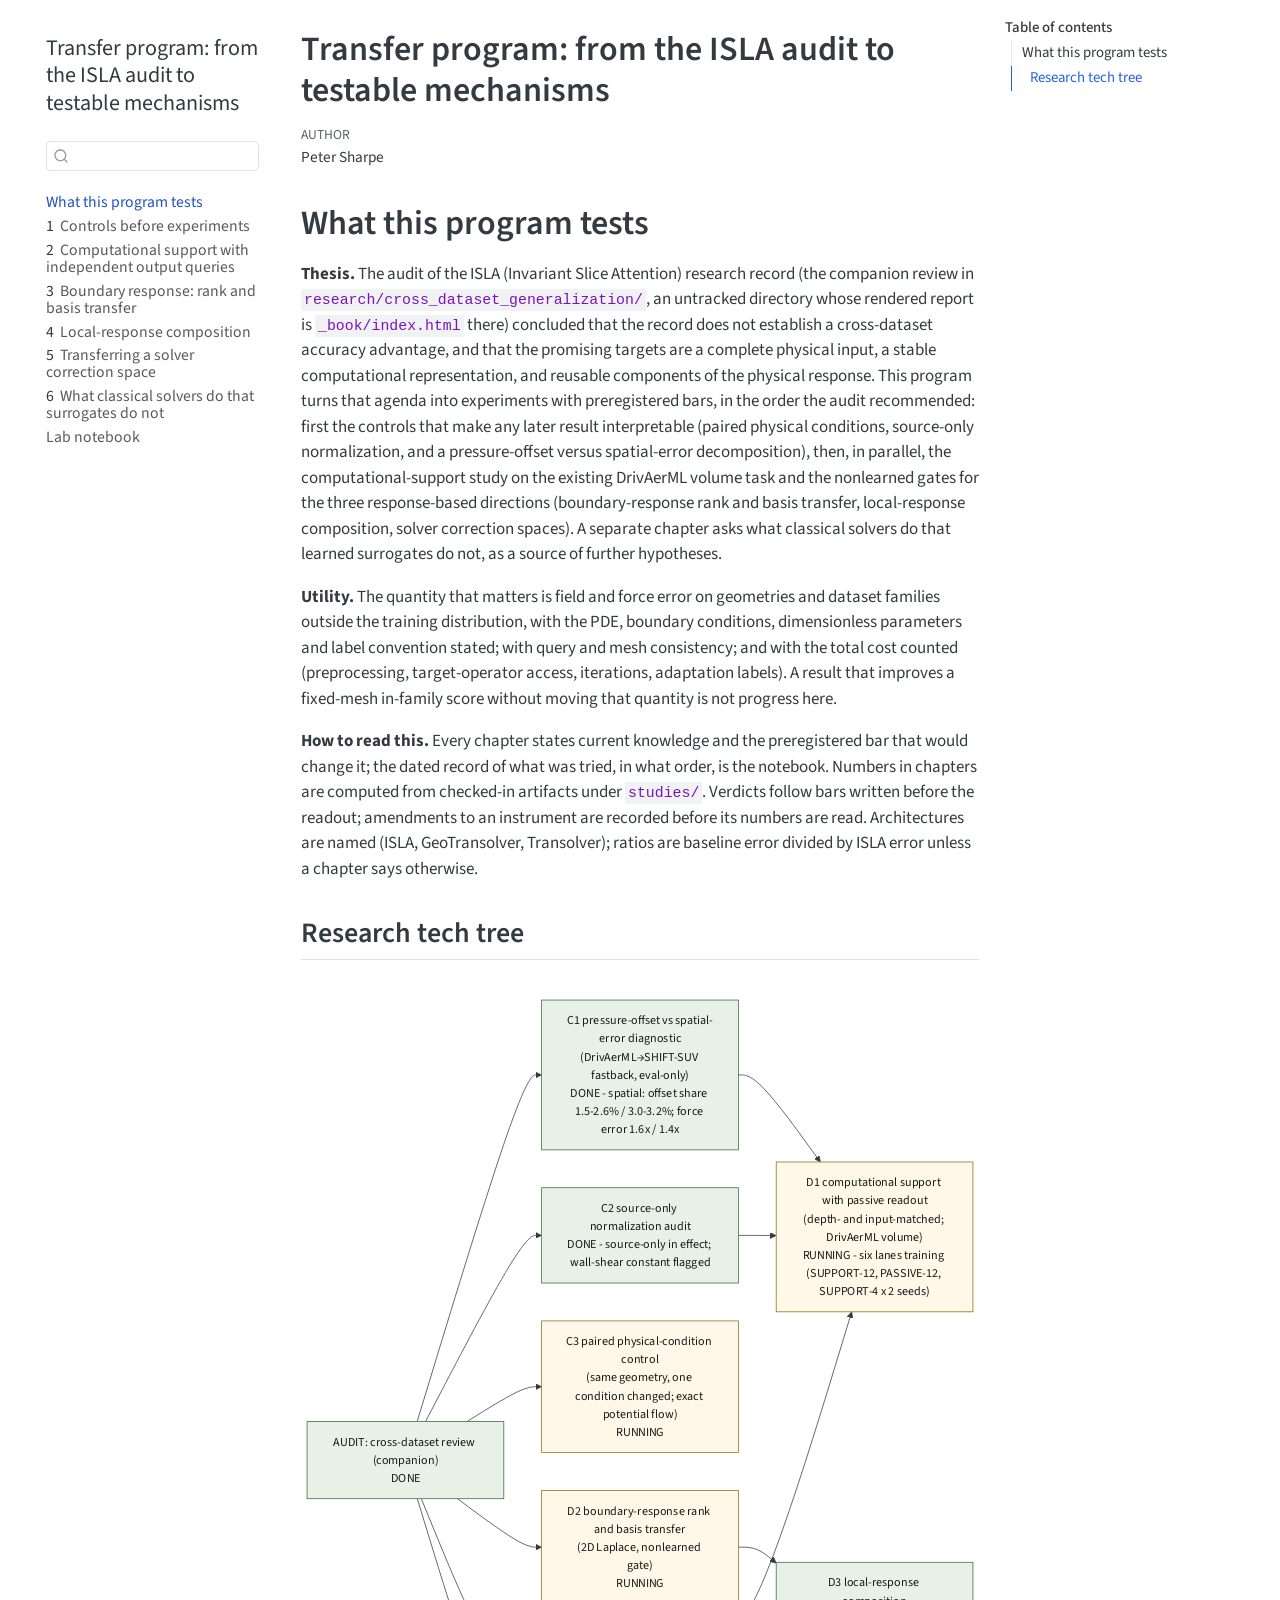
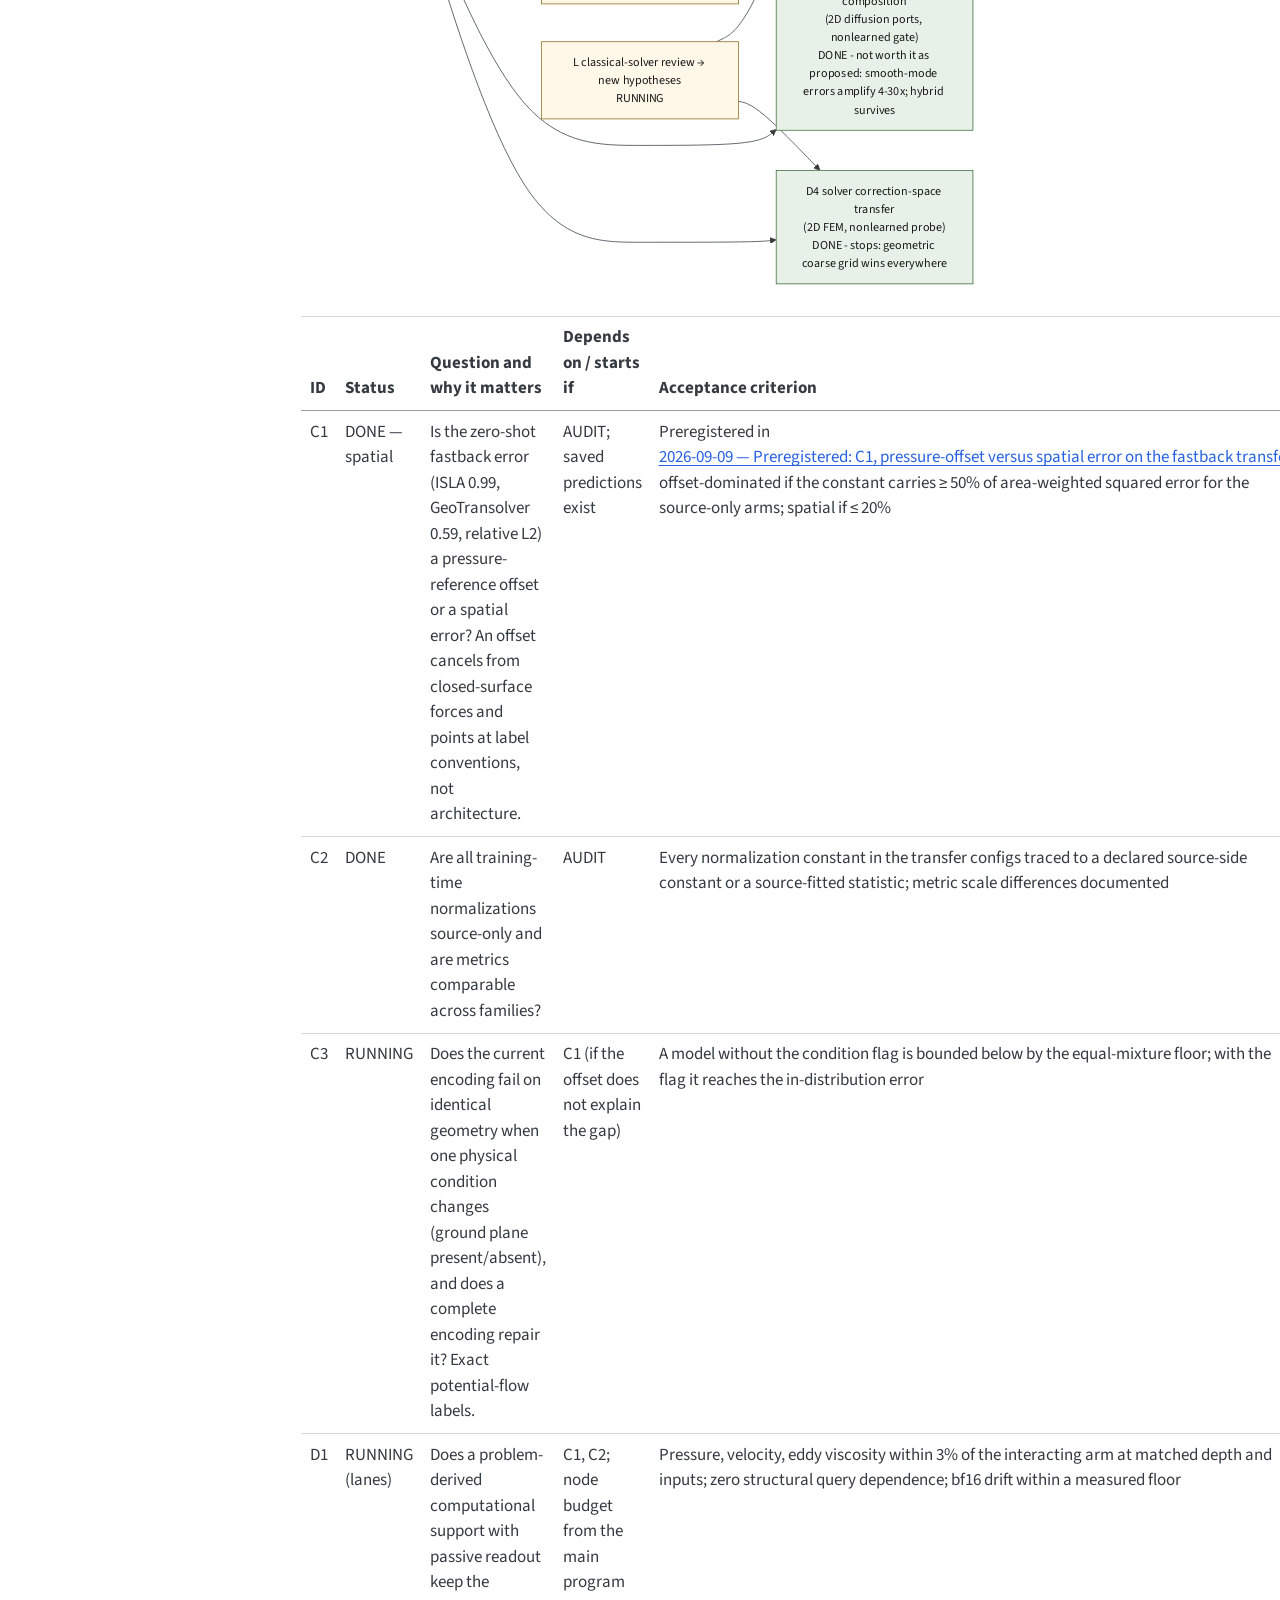
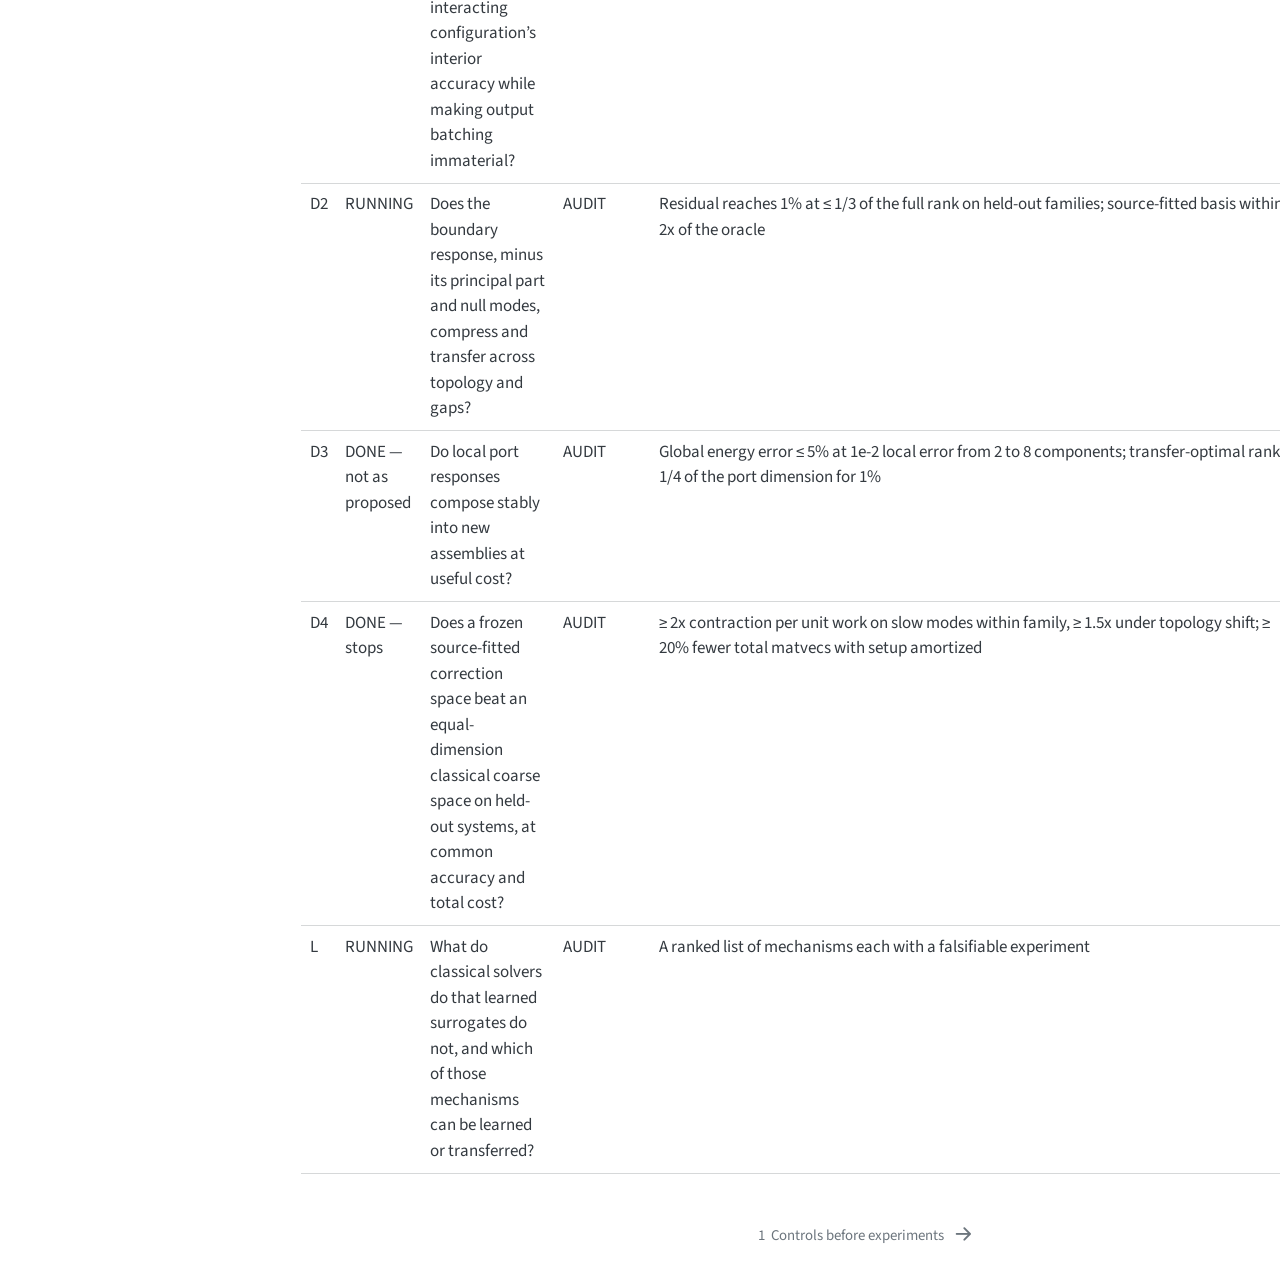
==== commit 9b761d60: "Transfer program: D1 launch acceptance and PASSIVE-12 override fix recorded Co-Authored-By: Claude F" ====
--- a/examples/cfd/mesh_transformer/research/transfer_program/_book/index.html
+++ b/examples/cfd/mesh_transformer/research/transfer_program/_book/index.html
@@ -230,7 +230,7 @@
   POFF["C1 pressure-offset vs spatial-error diagnostic&lt;br/&gt;(DrivAerML→SHIFT-SUV fastback, eval-only)&lt;br/&gt;DONE - spatial: offset share 1.5-2.6% / 3.0-3.2%; force error 1.6x / 1.4x"]:::done
   SNORM["C2 source-only normalization audit&lt;br/&gt;DONE - source-only in effect; wall-shear constant flagged"]:::done
   PAIR["C3 paired physical-condition control&lt;br/&gt;(same geometry, one condition changed; exact potential flow)&lt;br/&gt;RUNNING"]:::running
-  SUPP["D1 computational support with passive readout&lt;br/&gt;(depth- and input-matched; DrivAerML volume)&lt;br/&gt;RUNNING - code and preregistration; lanes wait on node budget"]:::running
+  SUPP["D1 computational support with passive readout&lt;br/&gt;(depth- and input-matched; DrivAerML volume)&lt;br/&gt;RUNNING - six lanes training (SUPPORT-12, PASSIVE-12, SUPPORT-4 x 2 seeds)"]:::running
   RESP["D2 boundary-response rank and basis transfer&lt;br/&gt;(2D Laplace, nonlearned gate)&lt;br/&gt;RUNNING"]:::running
   COMP["D3 local-response composition&lt;br/&gt;(2D diffusion ports, nonlearned gate)&lt;br/&gt;DONE - not worth it as proposed: smooth-mode errors amplify 4-30x; hybrid survives"]:::done
   SOLV["D4 solver correction-space transfer&lt;br/&gt;(2D FEM, nonlearned probe)&lt;br/&gt;DONE - stops: geometric coarse grid wins everywhere"]:::done
@@ -298,7 +298,7 @@
 </tr>
 <tr class="even">
 <td>D1</td>
-<td>RUNNING (code)</td>
+<td>RUNNING (lanes)</td>
 <td>Does a problem-derived computational support with passive readout keep the interacting configuration’s interior accuracy while making output batching immaterial?</td>
 <td>C1, C2; node budget from the main program</td>
 <td>Pressure, velocity, eddy viscosity within 3% of the interacting arm at matched depth and inputs; zero structural query dependence; bf16 drift within a measured floor</td>
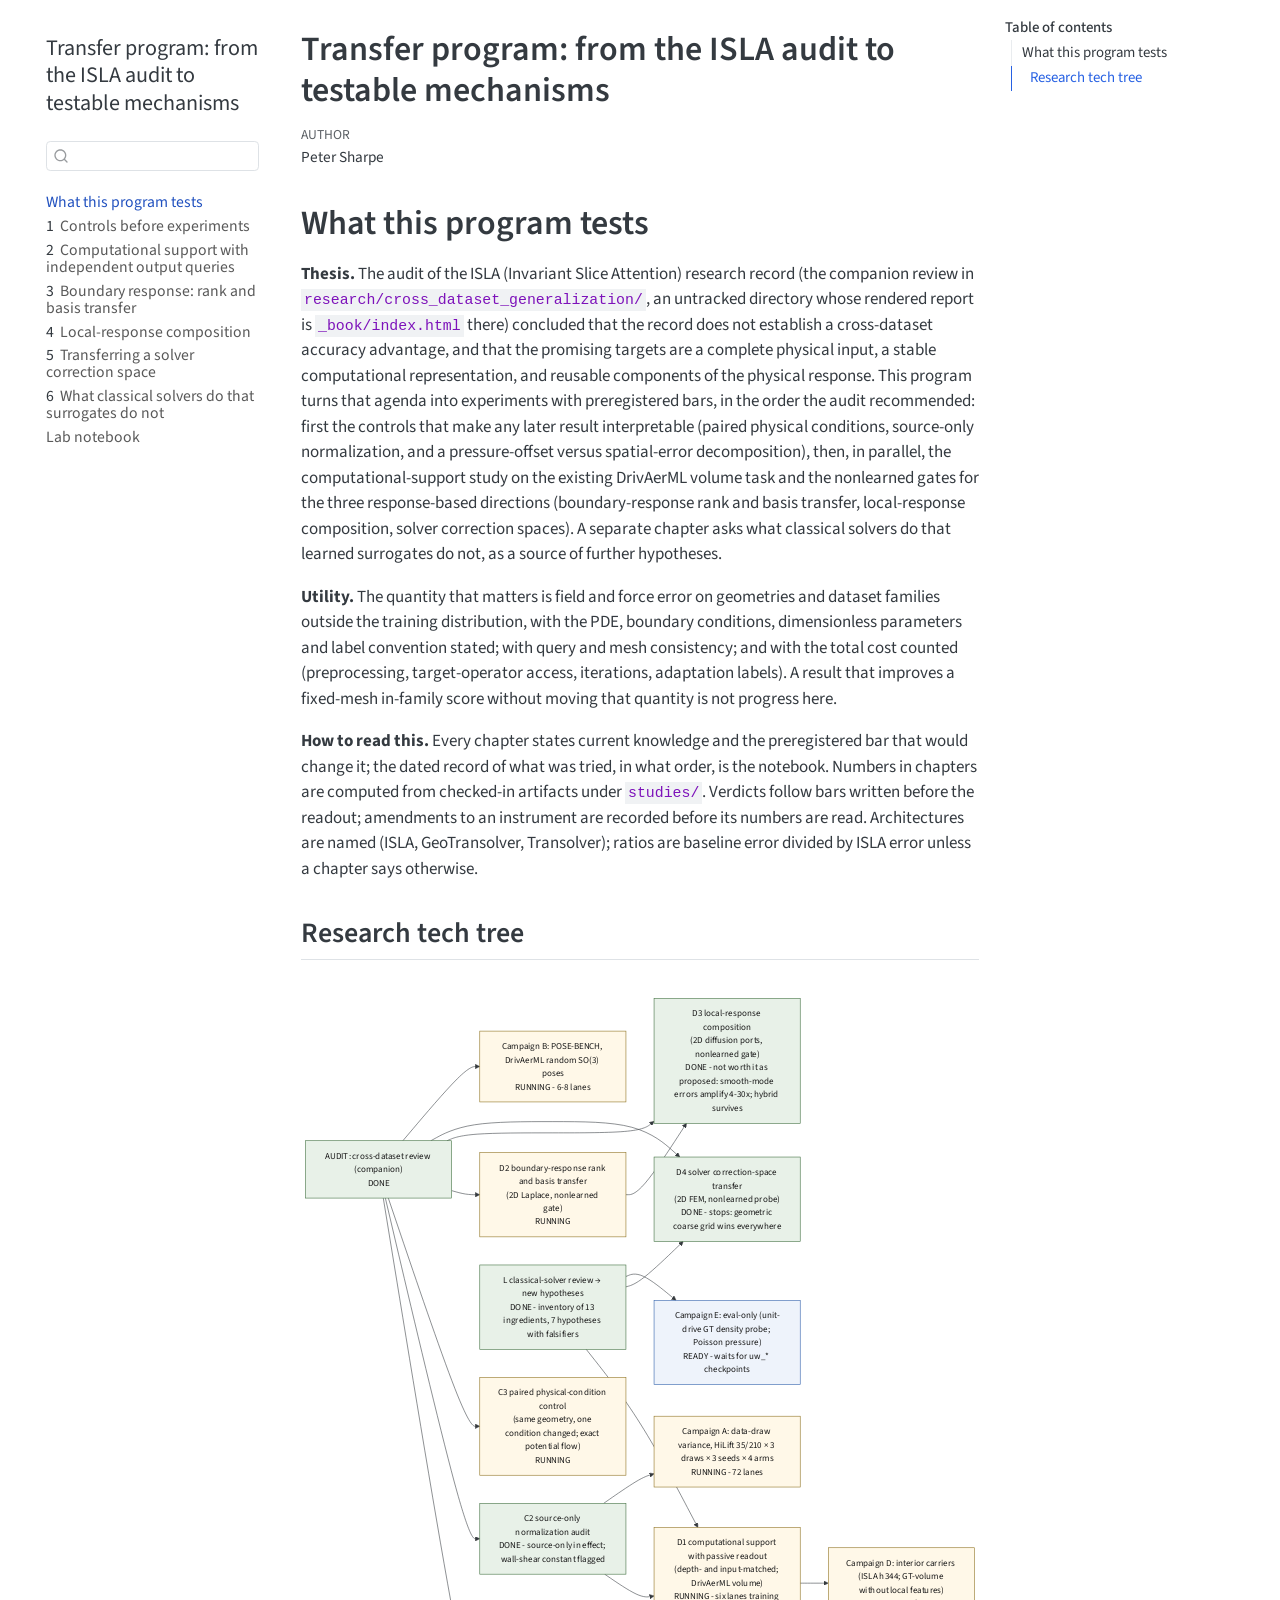
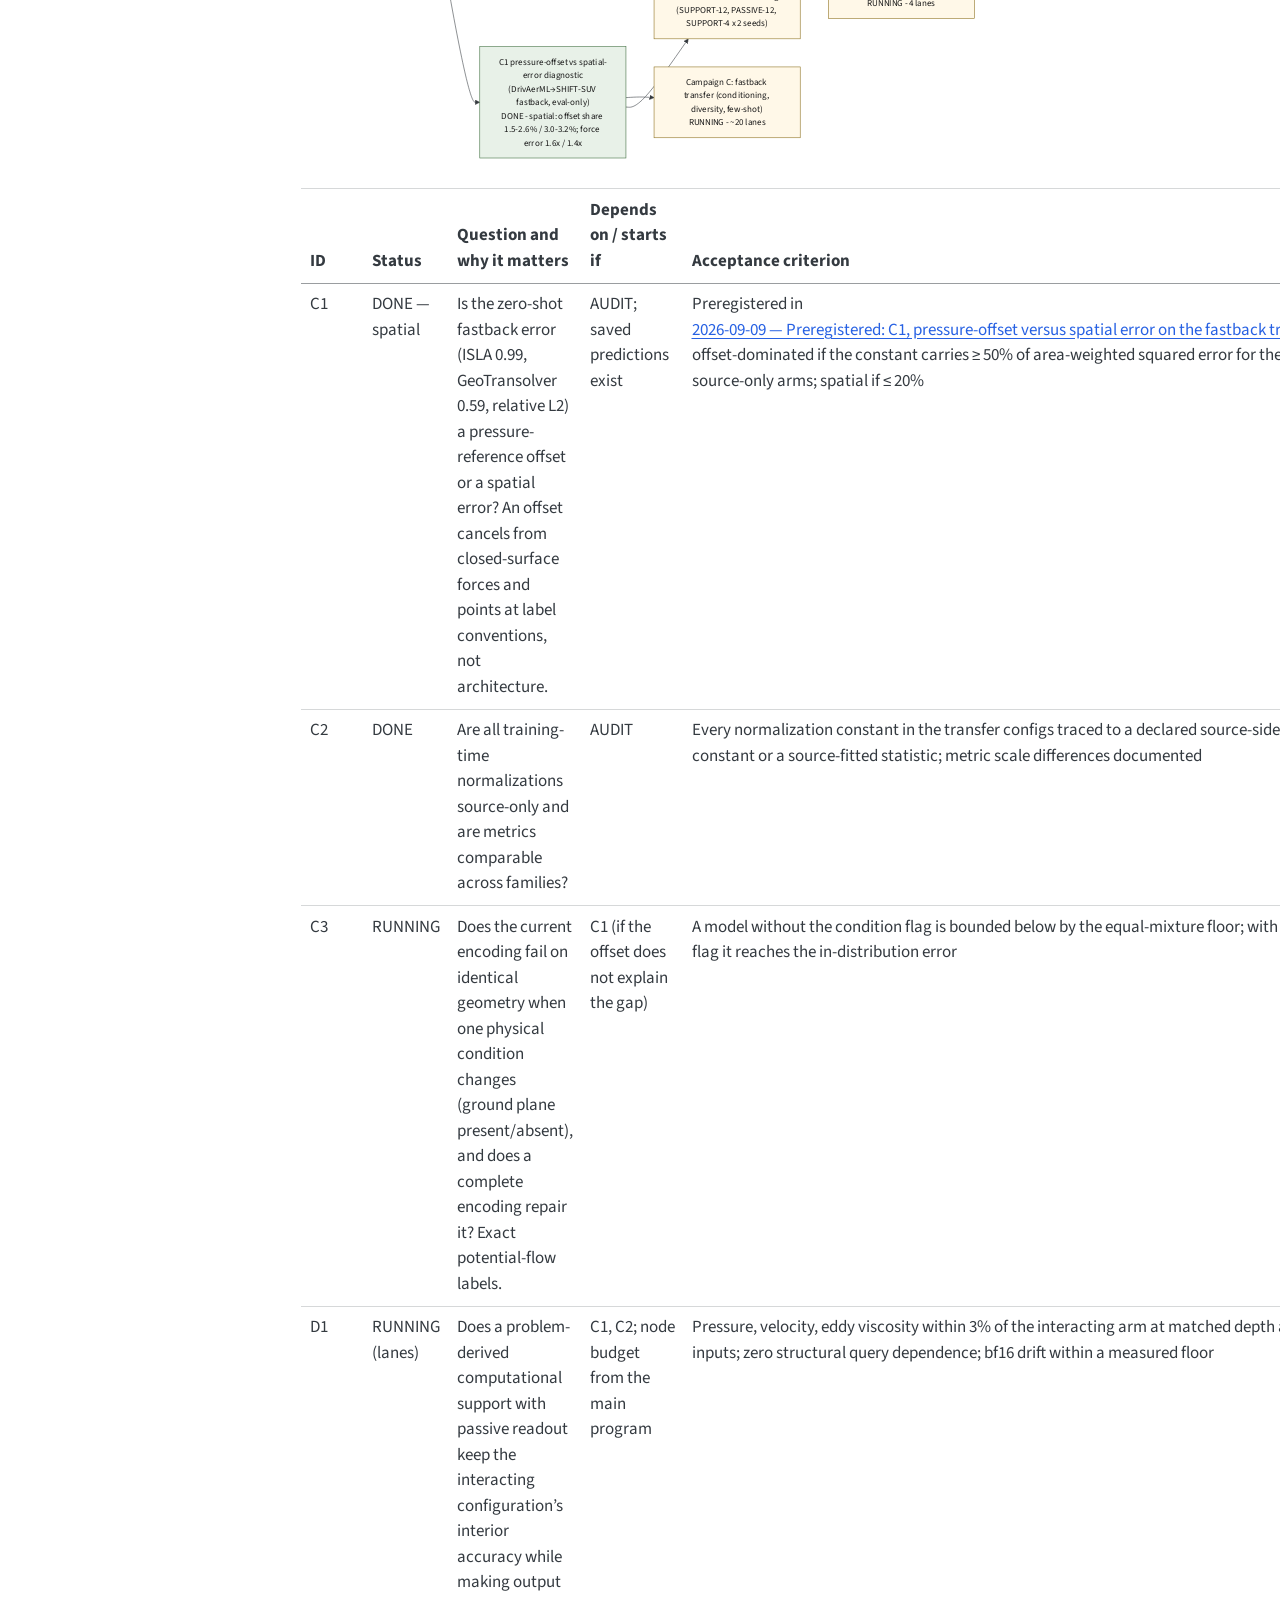
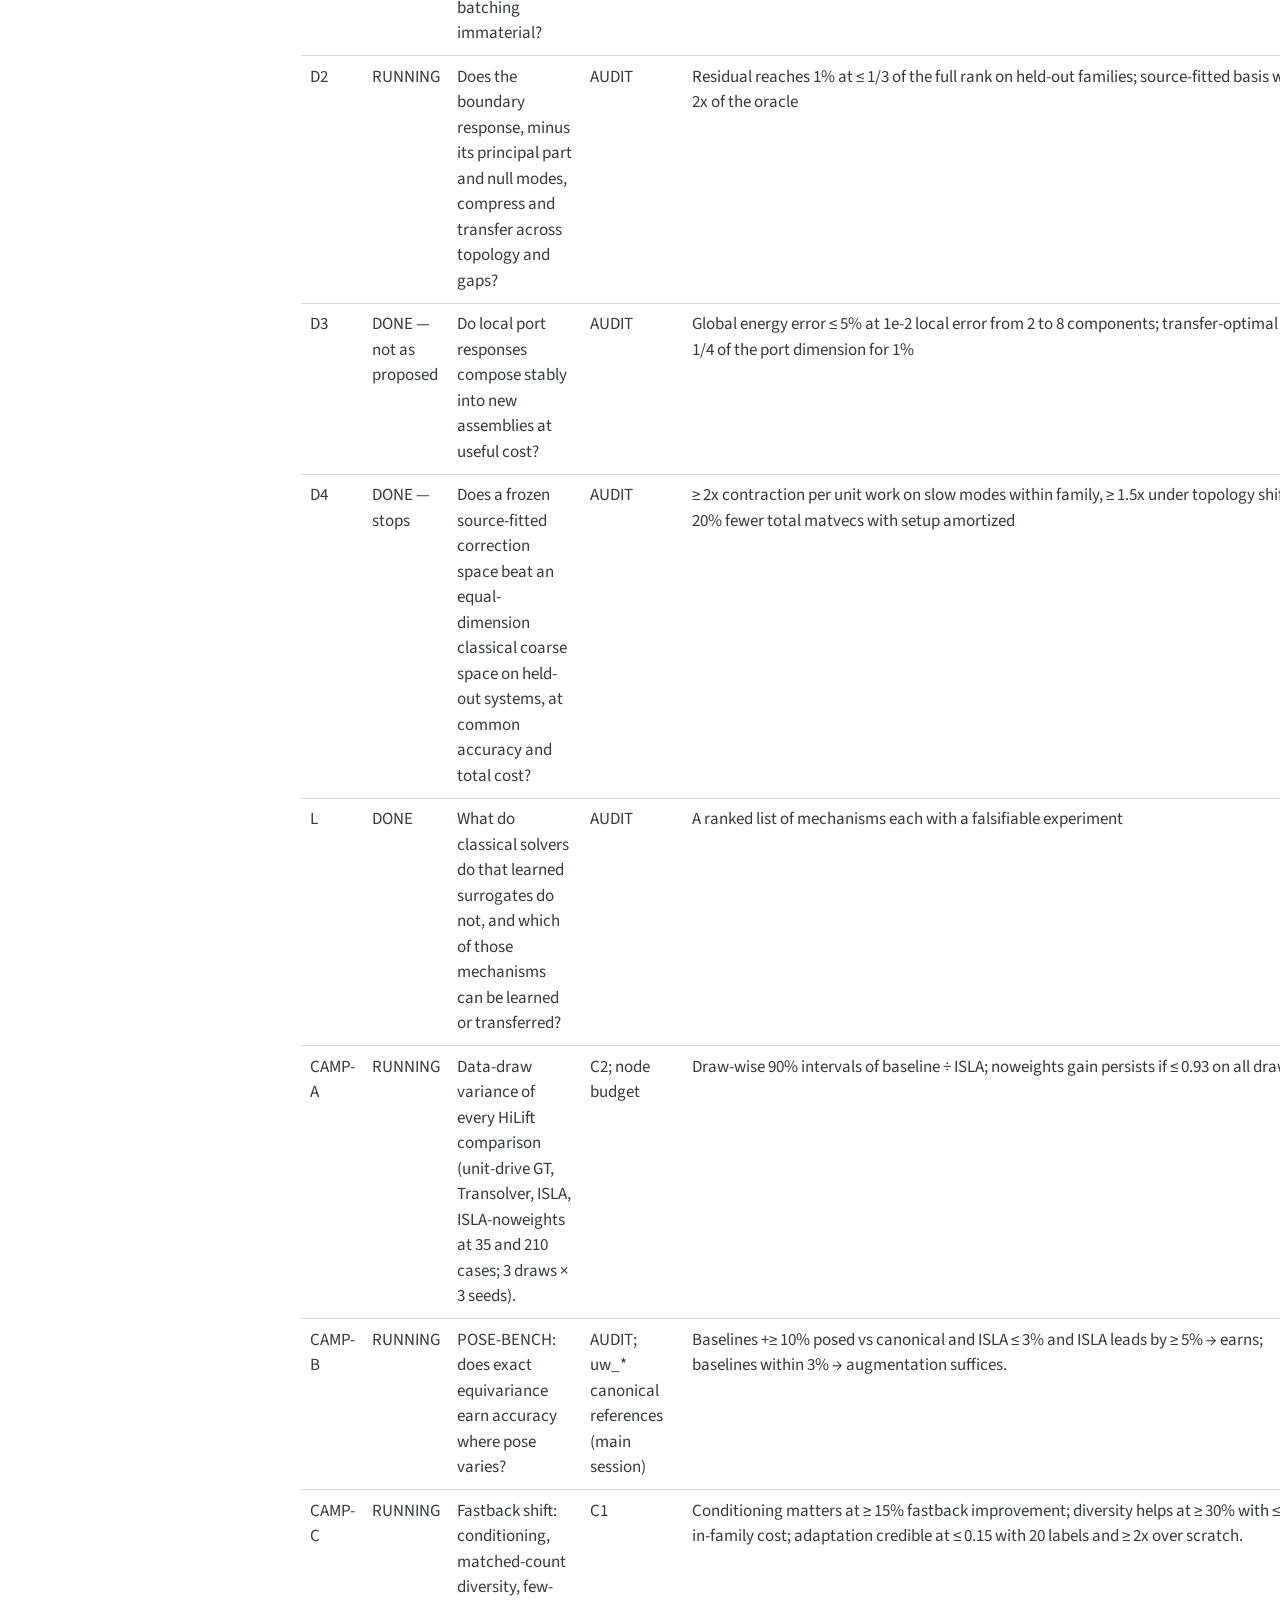
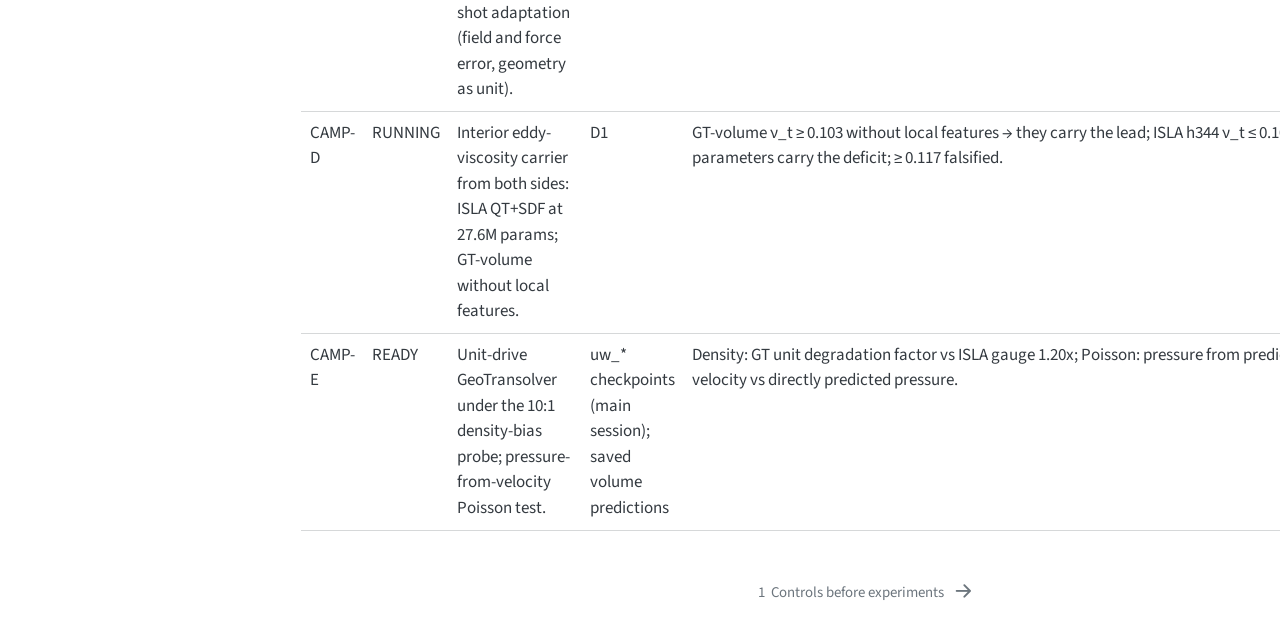
==== commit e5fd910c: "Transfer program: notebook crossref to the program book replaced by plain text Co-Authored-By: Claud" ====
--- a/examples/cfd/mesh_transformer/research/transfer_program/_book/index.html
+++ b/examples/cfd/mesh_transformer/research/transfer_program/_book/index.html
@@ -234,7 +234,12 @@
   RESP["D2 boundary-response rank and basis transfer&lt;br/&gt;(2D Laplace, nonlearned gate)&lt;br/&gt;RUNNING"]:::running
   COMP["D3 local-response composition&lt;br/&gt;(2D diffusion ports, nonlearned gate)&lt;br/&gt;DONE - not worth it as proposed: smooth-mode errors amplify 4-30x; hybrid survives"]:::done
   SOLV["D4 solver correction-space transfer&lt;br/&gt;(2D FEM, nonlearned probe)&lt;br/&gt;DONE - stops: geometric coarse grid wins everywhere"]:::done
-  CLASS["L classical-solver review → new hypotheses&lt;br/&gt;RUNNING"]:::running
+  CLASS["L classical-solver review → new hypotheses&lt;br/&gt;DONE - inventory of 13 ingredients, 7 hypotheses with falsifiers"]:::done
+  CAMPA["Campaign A: data-draw variance, HiLift 35/210 × 3 draws × 3 seeds × 4 arms&lt;br/&gt;RUNNING - 72 lanes"]:::running
+  CAMPB["Campaign B: POSE-BENCH, DrivAerML random SO(3) poses&lt;br/&gt;RUNNING - 6-8 lanes"]:::running
+  CAMPC["Campaign C: fastback transfer (conditioning, diversity, few-shot)&lt;br/&gt;RUNNING - ~20 lanes"]:::running
+  CAMPD["Campaign D: interior carriers (ISLA h344; GT-volume without local features)&lt;br/&gt;RUNNING - 4 lanes"]:::running
+  CAMPE["Campaign E: eval-only (unit-drive GT density probe; Poisson pressure)&lt;br/&gt;READY - waits for uw_* checkpoints"]:::ready
   AUDIT --&gt; POFF
   AUDIT --&gt; SNORM
   AUDIT --&gt; PAIR
@@ -246,6 +251,11 @@
   RESP --&gt; COMP
   CLASS --&gt; SUPP
   CLASS --&gt; SOLV
+  POFF --&gt; CAMPC
+  SNORM --&gt; CAMPA
+  CLASS --&gt; CAMPE
+  SUPP --&gt; CAMPD
+  AUDIT --&gt; CAMPB
 </pre>
 </div>
 <p></p></figure><p></p>
@@ -330,11 +340,51 @@
 </tr>
 <tr class="even">
 <td>L</td>
-<td>RUNNING</td>
+<td>DONE</td>
 <td>What do classical solvers do that learned surrogates do not, and which of those mechanisms can be learned or transferred?</td>
 <td>AUDIT</td>
 <td>A ranked list of mechanisms each with a falsifiable experiment</td>
-<td>pending</td>
+<td><a href="06-classical-solvers.html" class="quarto-xref"><span>6&nbsp; What classical solvers do that surrogates do not</span></a>: thirteen ingredients, seven hypotheses ordered by information per cost</td>
+</tr>
+<tr class="odd">
+<td>CAMP-A</td>
+<td>RUNNING</td>
+<td>Data-draw variance of every HiLift comparison (unit-drive GT, Transolver, ISLA, ISLA-noweights at 35 and 210 cases; 3 draws × 3 seeds).</td>
+<td>C2; node budget</td>
+<td>Draw-wise 90% intervals of baseline ÷ ISLA; noweights gain persists if ≤ 0.93 on all draws.</td>
+<td><a href="99-notebook.html#sec-nb-campaign" class="quarto-xref"><span>2026-09-09 — Campaign: Peter opened the node budget (367 idle nodes); five preregistered studies launched or delegated</span></a>; studies/campaign_a_draws</td>
+</tr>
+<tr class="even">
+<td>CAMP-B</td>
+<td>RUNNING</td>
+<td>POSE-BENCH: does exact equivariance earn accuracy where pose varies?</td>
+<td>AUDIT; uw_* canonical references (main session)</td>
+<td>Baselines +≥ 10% posed vs canonical and ISLA ≤ 3% and ISLA leads by ≥ 5% → earns; baselines within 3% → augmentation suffices.</td>
+<td><a href="99-notebook.html#sec-nb-campaign" class="quarto-xref"><span>2026-09-09 — Campaign: Peter opened the node budget (367 idle nodes); five preregistered studies launched or delegated</span></a>; studies/campaign_b_pose</td>
+</tr>
+<tr class="odd">
+<td>CAMP-C</td>
+<td>RUNNING</td>
+<td>Fastback shift: conditioning, matched-count diversity, few-shot adaptation (field and force error, geometry as unit).</td>
+<td>C1</td>
+<td>Conditioning matters at ≥ 15% fastback improvement; diversity helps at ≥ 30% with ≤ 10% in-family cost; adaptation credible at ≤ 0.15 with 20 labels and ≥ 2x over scratch.</td>
+<td><a href="99-notebook.html#sec-nb-campaign" class="quarto-xref"><span>2026-09-09 — Campaign: Peter opened the node budget (367 idle nodes); five preregistered studies launched or delegated</span></a>; studies/campaign_c_transfer</td>
+</tr>
+<tr class="even">
+<td>CAMP-D</td>
+<td>RUNNING</td>
+<td>Interior eddy-viscosity carrier from both sides: ISLA QT+SDF at 27.6M params; GT-volume without local features.</td>
+<td>D1</td>
+<td>GT-volume ν_t ≥ 0.103 without local features → they carry the lead; ISLA h344 ν_t ≤ 0.103 → parameters carry the deficit; ≥ 0.117 falsified.</td>
+<td><a href="99-notebook.html#sec-nb-campaign" class="quarto-xref"><span>2026-09-09 — Campaign: Peter opened the node budget (367 idle nodes); five preregistered studies launched or delegated</span></a></td>
+</tr>
+<tr class="odd">
+<td>CAMP-E</td>
+<td>READY</td>
+<td>Unit-drive GeoTransolver under the 10:1 density-bias probe; pressure-from-velocity Poisson test.</td>
+<td>uw_* checkpoints (main session); saved volume predictions</td>
+<td>Density: GT unit degradation factor vs ISLA gauge 1.20x; Poisson: pressure from predicted velocity vs directly predicted pressure.</td>
+<td><a href="99-notebook.html#sec-nb-campaign" class="quarto-xref"><span>2026-09-09 — Campaign: Peter opened the node budget (367 idle nodes); five preregistered studies launched or delegated</span></a></td>
 </tr>
 </tbody>
 </table>
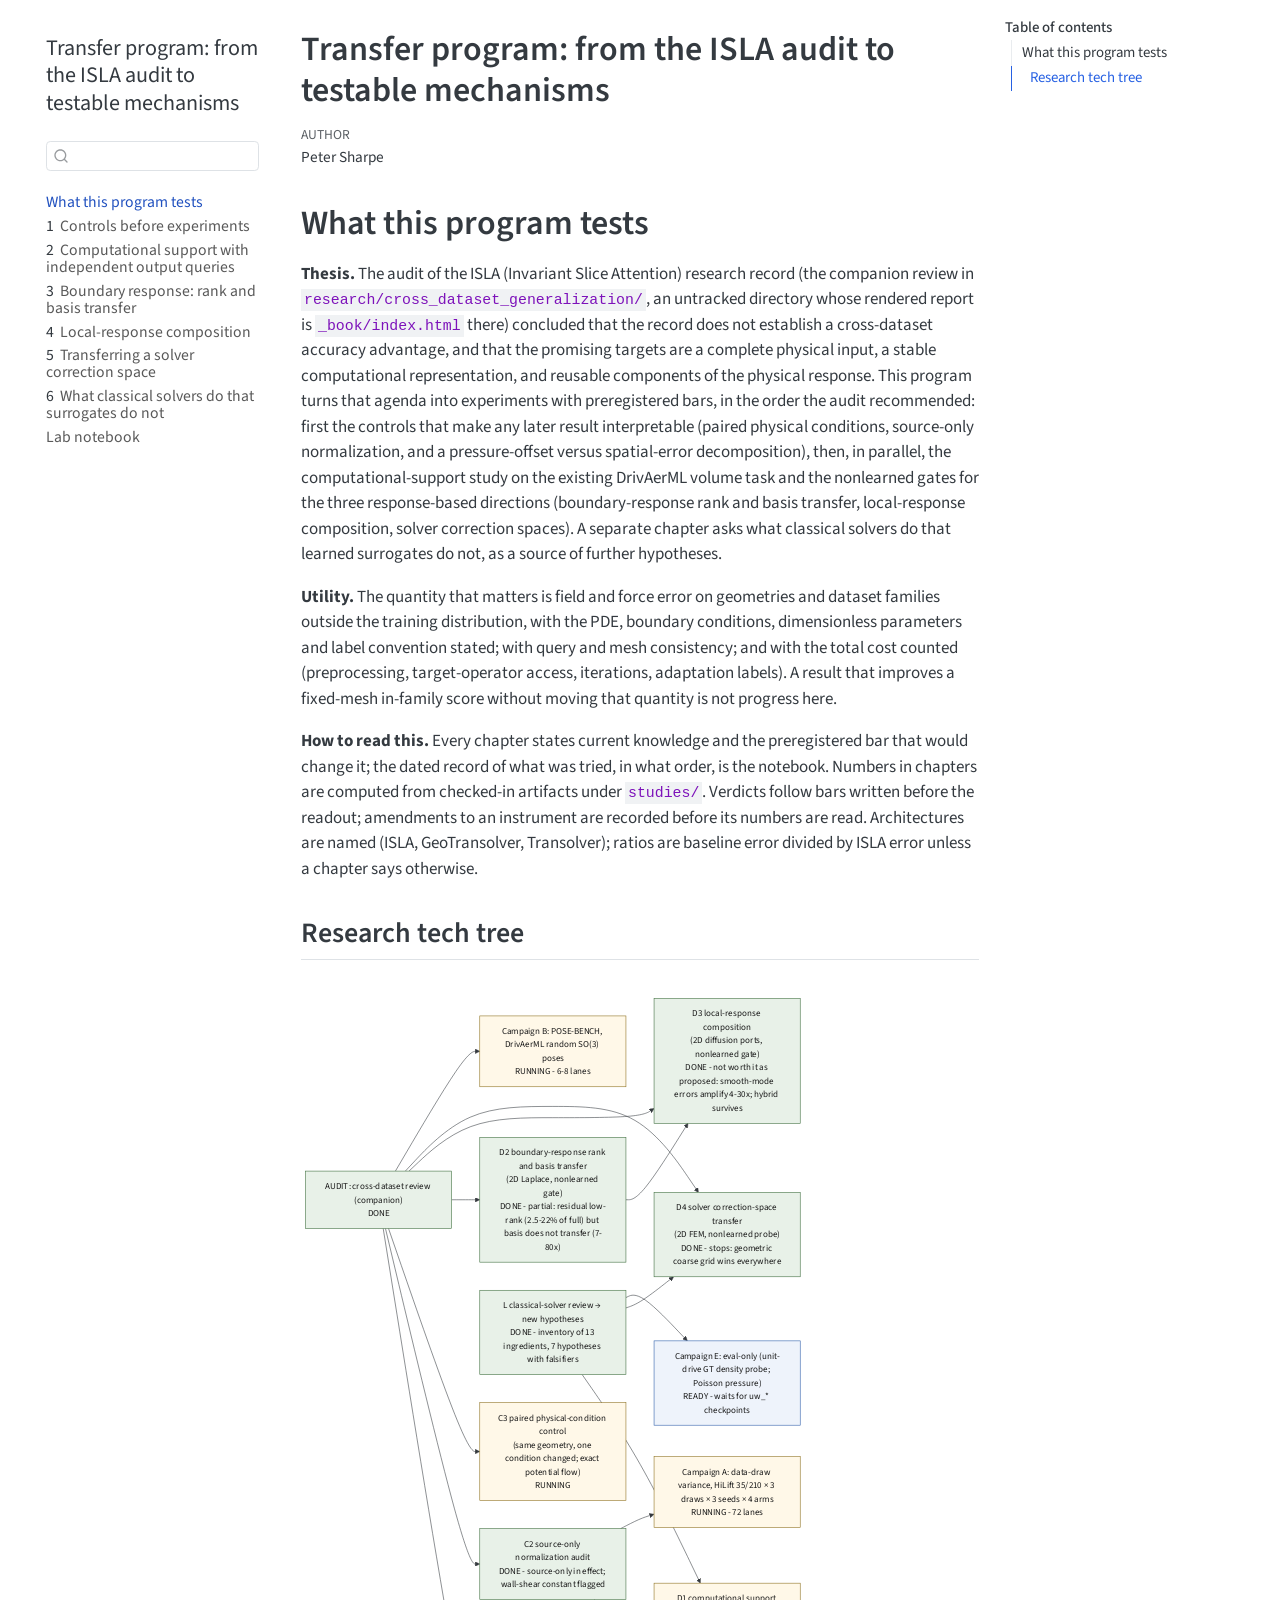
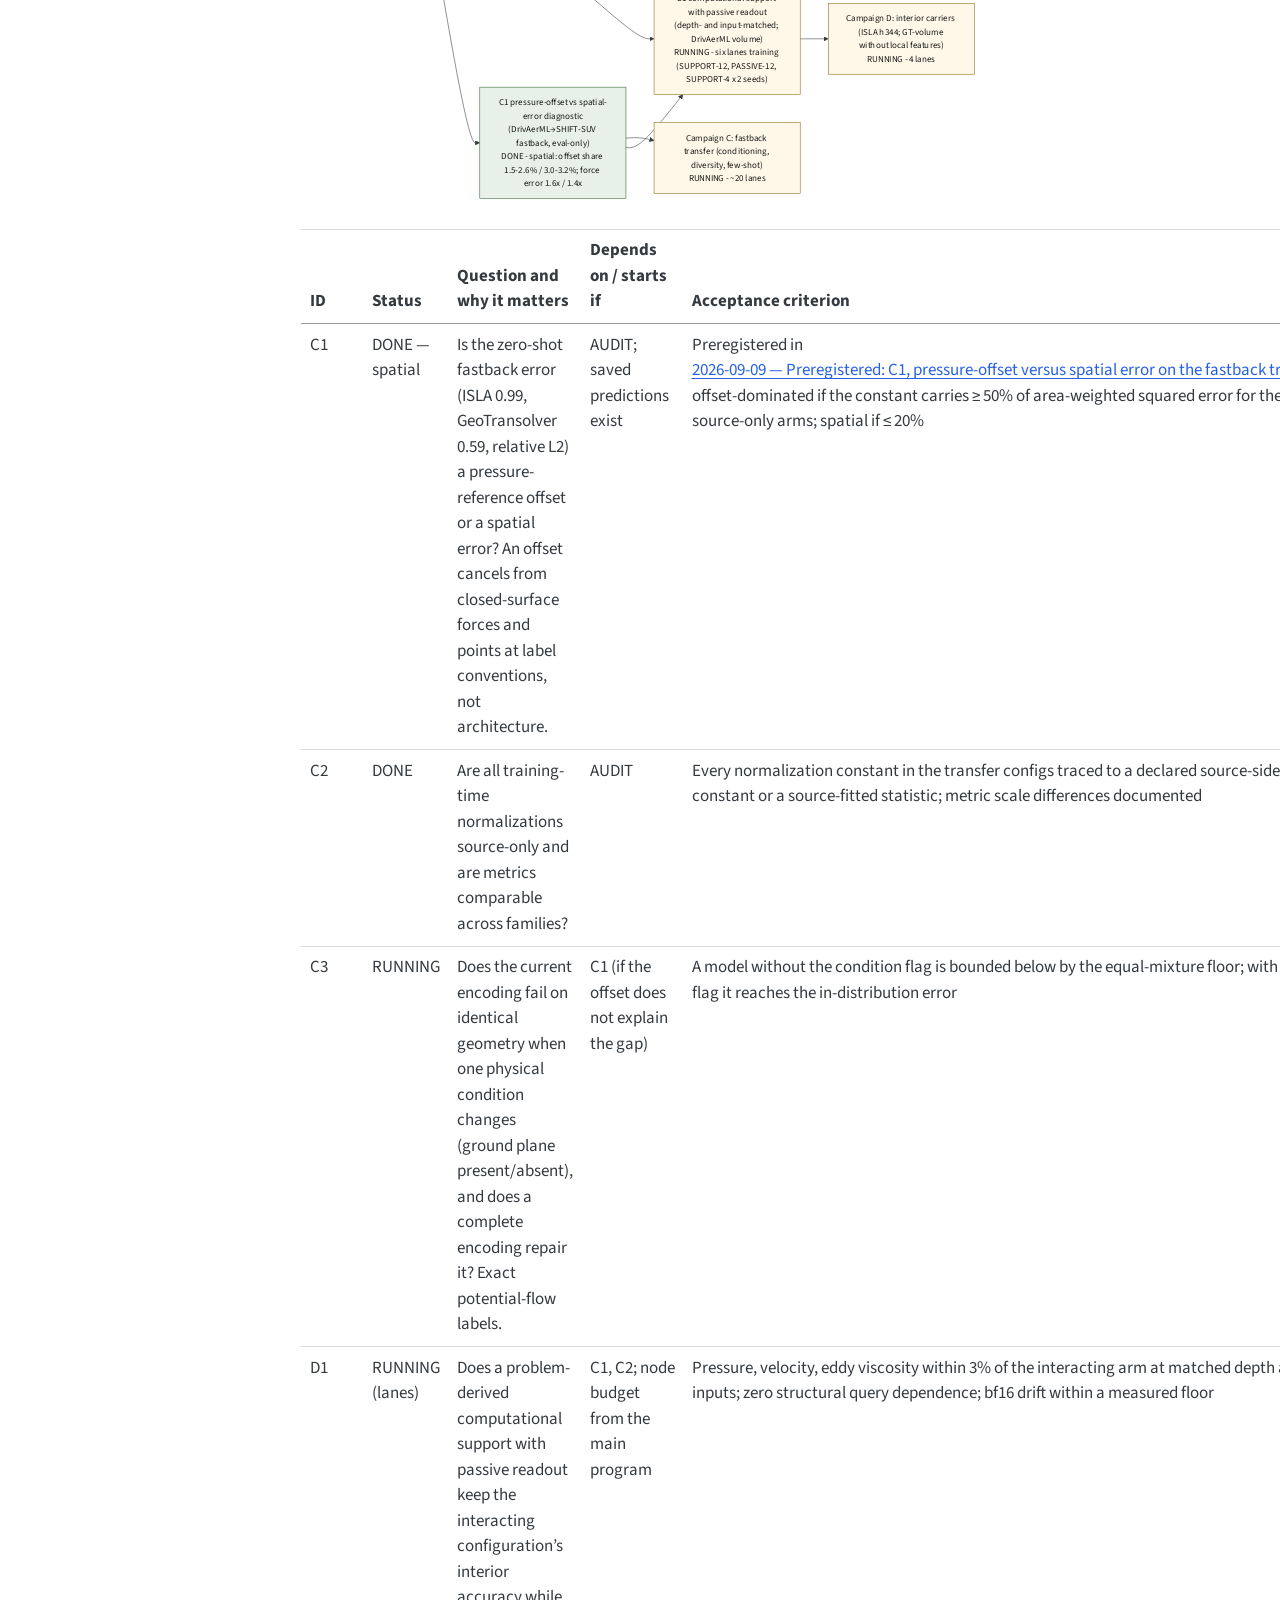
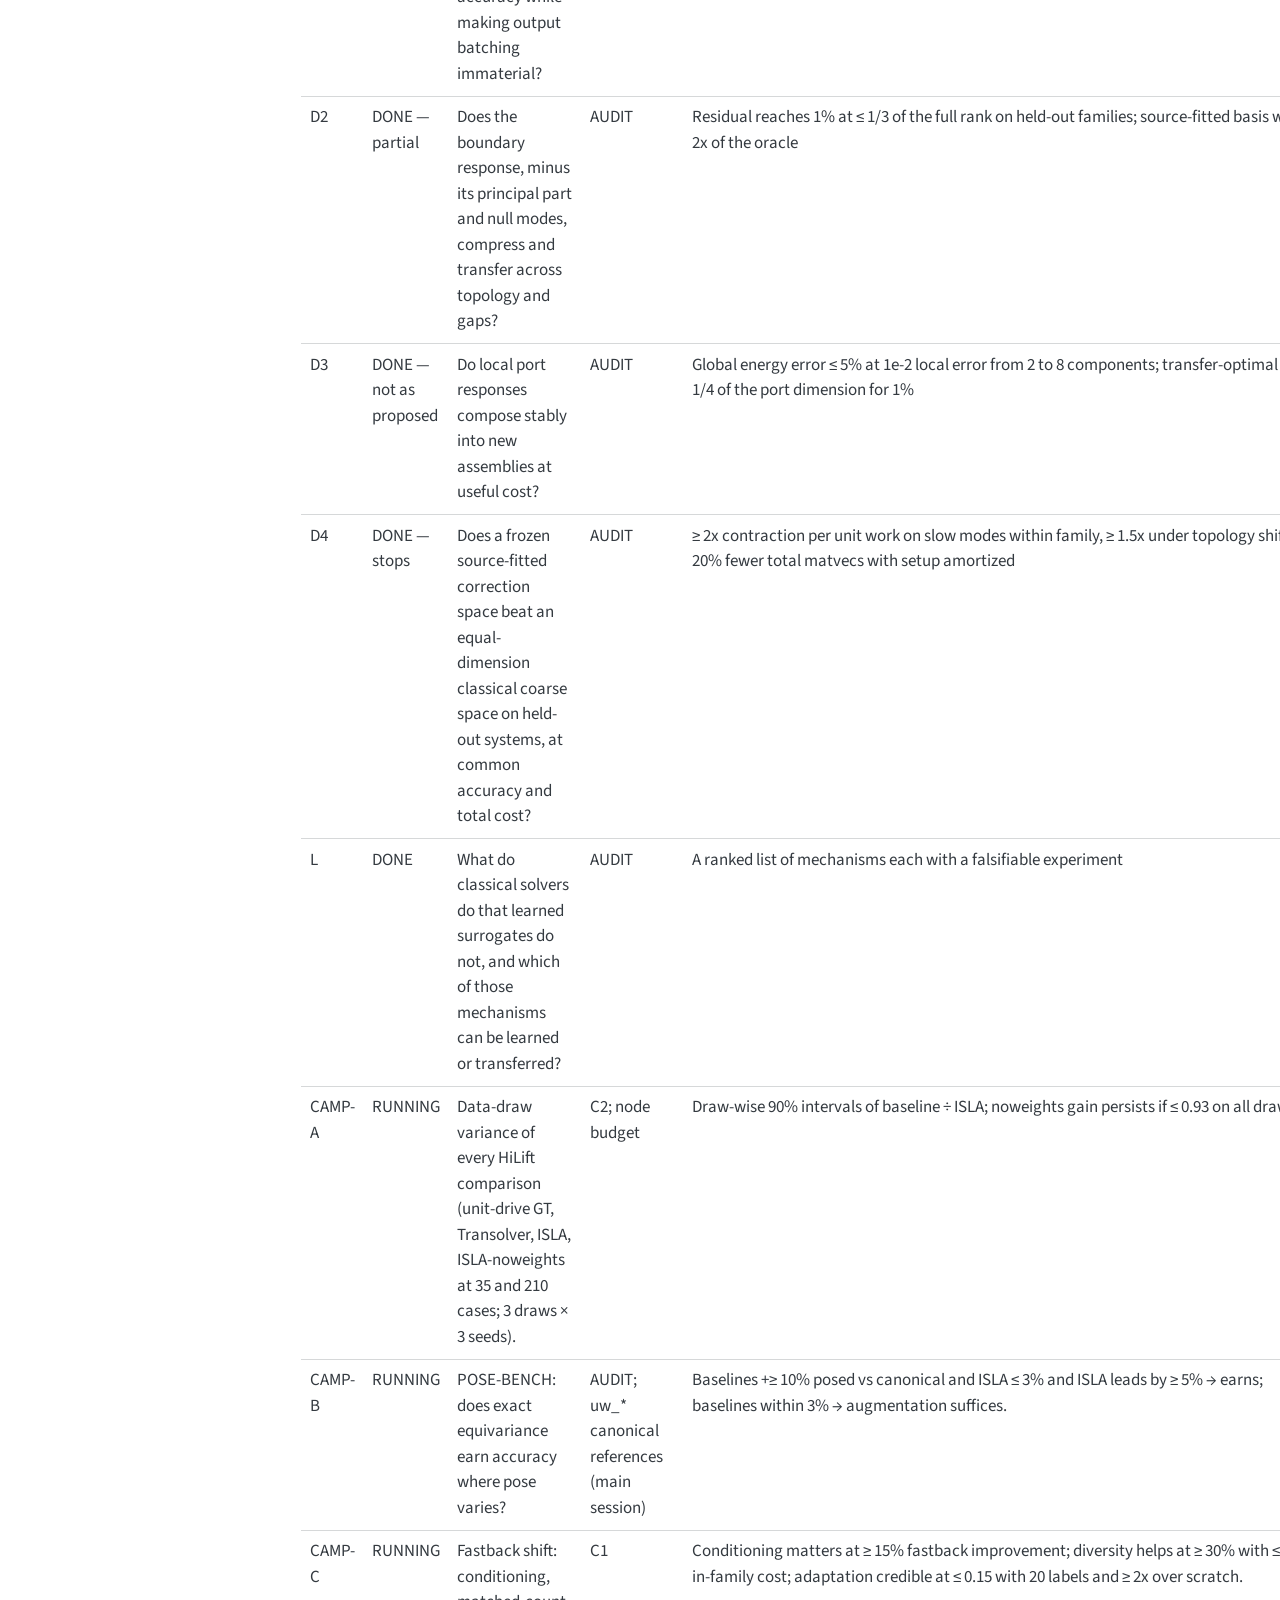
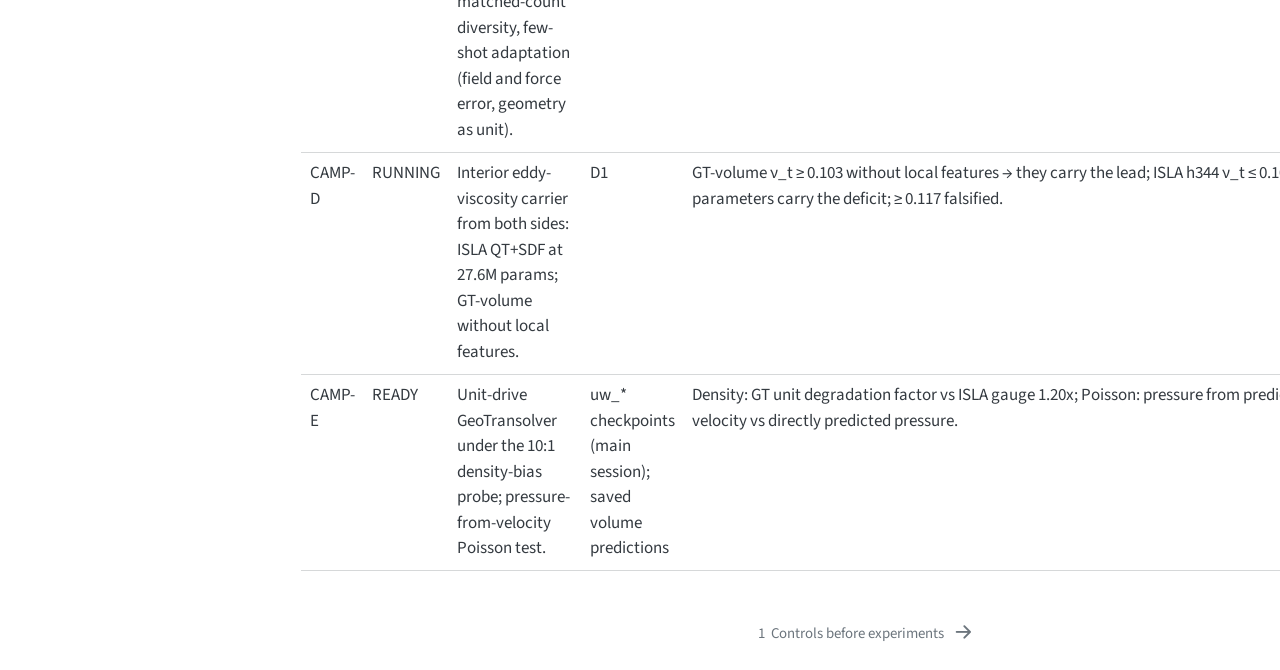
==== commit 2b11a6fc: "Transfer program: ops note (volume filesystem stall; truncated checkpoint on campaign-A lane 28 quar" ====
--- a/examples/cfd/mesh_transformer/research/transfer_program/_book/index.html
+++ b/examples/cfd/mesh_transformer/research/transfer_program/_book/index.html
@@ -231,7 +231,7 @@
   SNORM["C2 source-only normalization audit&lt;br/&gt;DONE - source-only in effect; wall-shear constant flagged"]:::done
   PAIR["C3 paired physical-condition control&lt;br/&gt;(same geometry, one condition changed; exact potential flow)&lt;br/&gt;RUNNING"]:::running
   SUPP["D1 computational support with passive readout&lt;br/&gt;(depth- and input-matched; DrivAerML volume)&lt;br/&gt;RUNNING - six lanes training (SUPPORT-12, PASSIVE-12, SUPPORT-4 x 2 seeds)"]:::running
-  RESP["D2 boundary-response rank and basis transfer&lt;br/&gt;(2D Laplace, nonlearned gate)&lt;br/&gt;RUNNING"]:::running
+  RESP["D2 boundary-response rank and basis transfer&lt;br/&gt;(2D Laplace, nonlearned gate)&lt;br/&gt;DONE - partial: residual low-rank (2.5-22% of full) but basis does not transfer (7-80x)"]:::done
   COMP["D3 local-response composition&lt;br/&gt;(2D diffusion ports, nonlearned gate)&lt;br/&gt;DONE - not worth it as proposed: smooth-mode errors amplify 4-30x; hybrid survives"]:::done
   SOLV["D4 solver correction-space transfer&lt;br/&gt;(2D FEM, nonlearned probe)&lt;br/&gt;DONE - stops: geometric coarse grid wins everywhere"]:::done
   CLASS["L classical-solver review → new hypotheses&lt;br/&gt;DONE - inventory of 13 ingredients, 7 hypotheses with falsifiers"]:::done
@@ -316,11 +316,11 @@
 </tr>
 <tr class="odd">
 <td>D2</td>
-<td>RUNNING</td>
+<td>DONE — partial</td>
 <td>Does the boundary response, minus its principal part and null modes, compress and transfer across topology and gaps?</td>
 <td>AUDIT</td>
 <td>Residual reaches 1% at ≤ 1/3 of the full rank on held-out families; source-fitted basis within 2x of the oracle</td>
-<td>pending</td>
+<td>Residual rank 8–58 of 192–1,536 (annulus 160 of 740), resolution-stable; source basis 7–80x worse than oracle at equal rank. <a href="99-notebook.html#sec-nb-d2-verdict" class="quarto-xref"><span>2026-09-09 — Verdict: D2 partial — the Laplace boundary response minus its principal part is low-rank and resolution-stable, but its basis does not transfer across topology, gaps or corners (source-fitted basis 7–80x worse than the oracle at equal rank)</span></a>, <a href="03-boundary-response.html" class="quarto-xref"><span>3&nbsp; Boundary response: rank and basis transfer</span></a></td>
 </tr>
 <tr class="even">
 <td>D3</td>
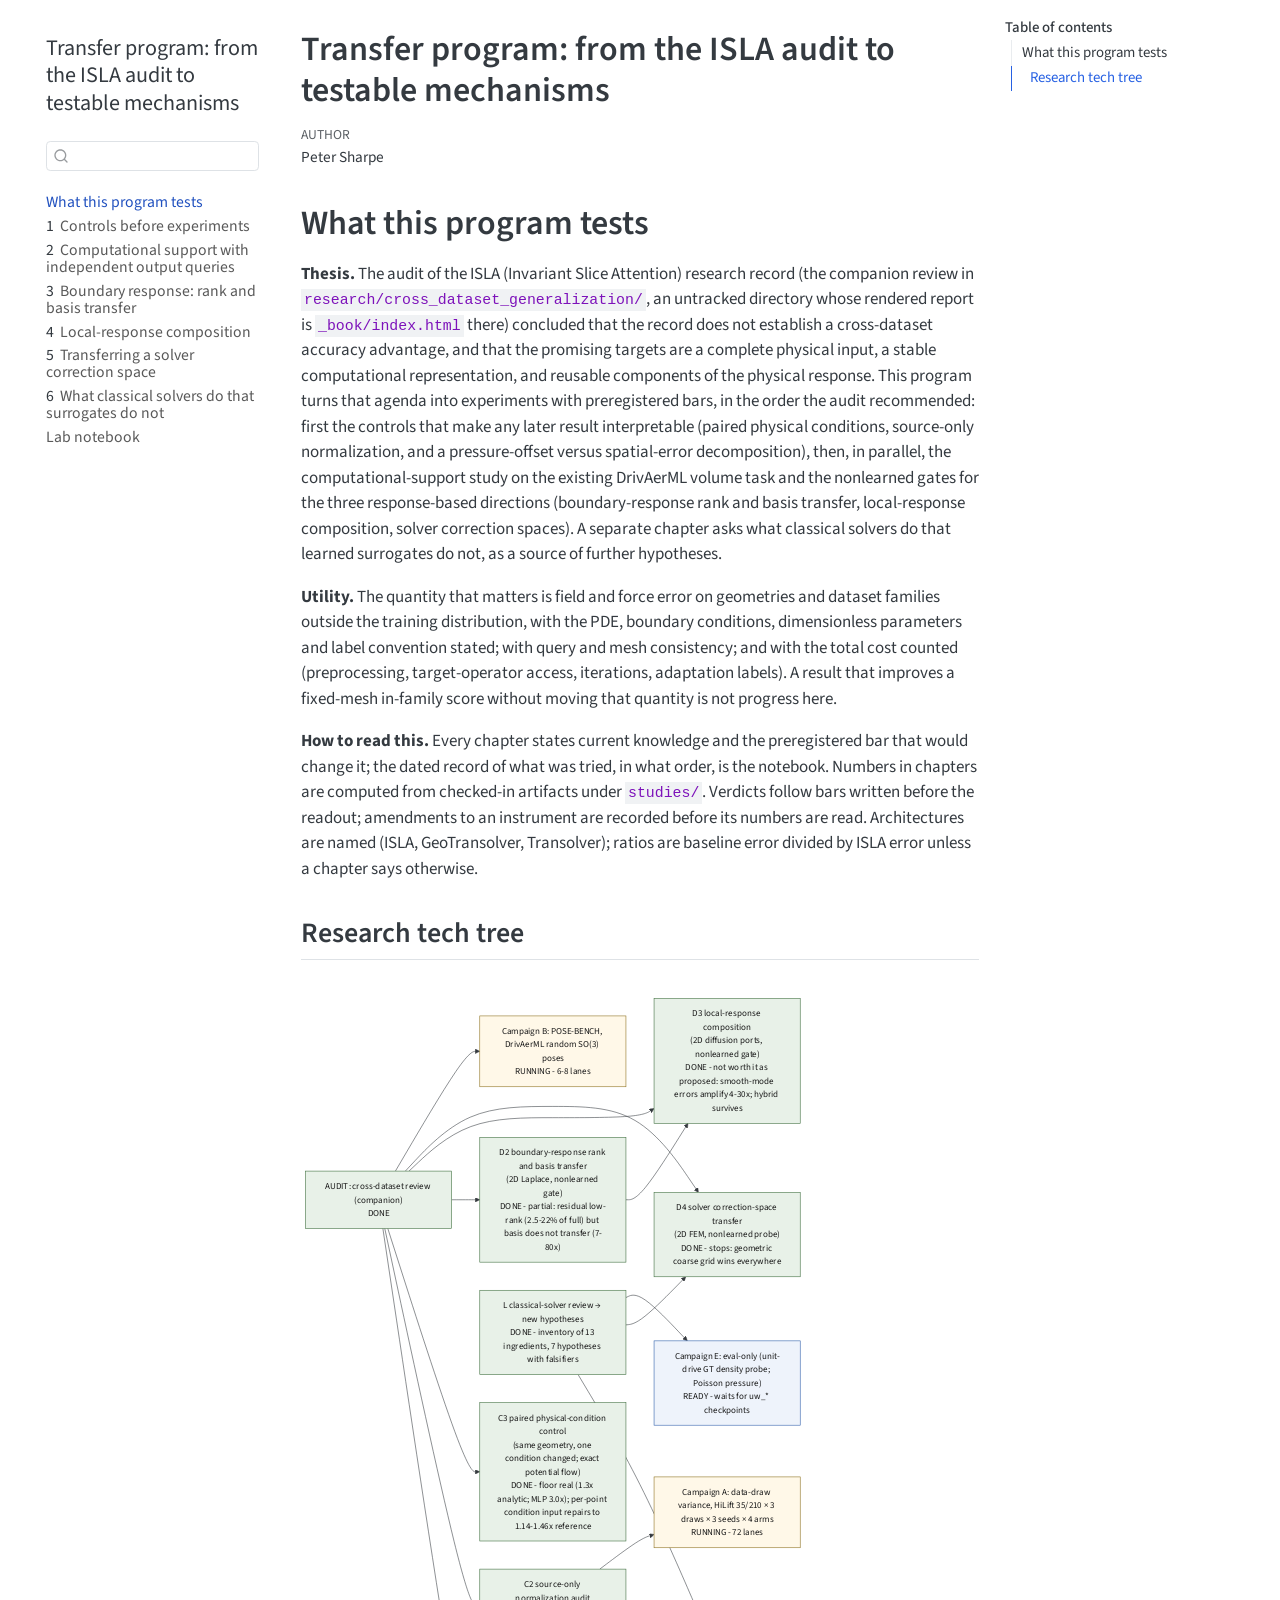
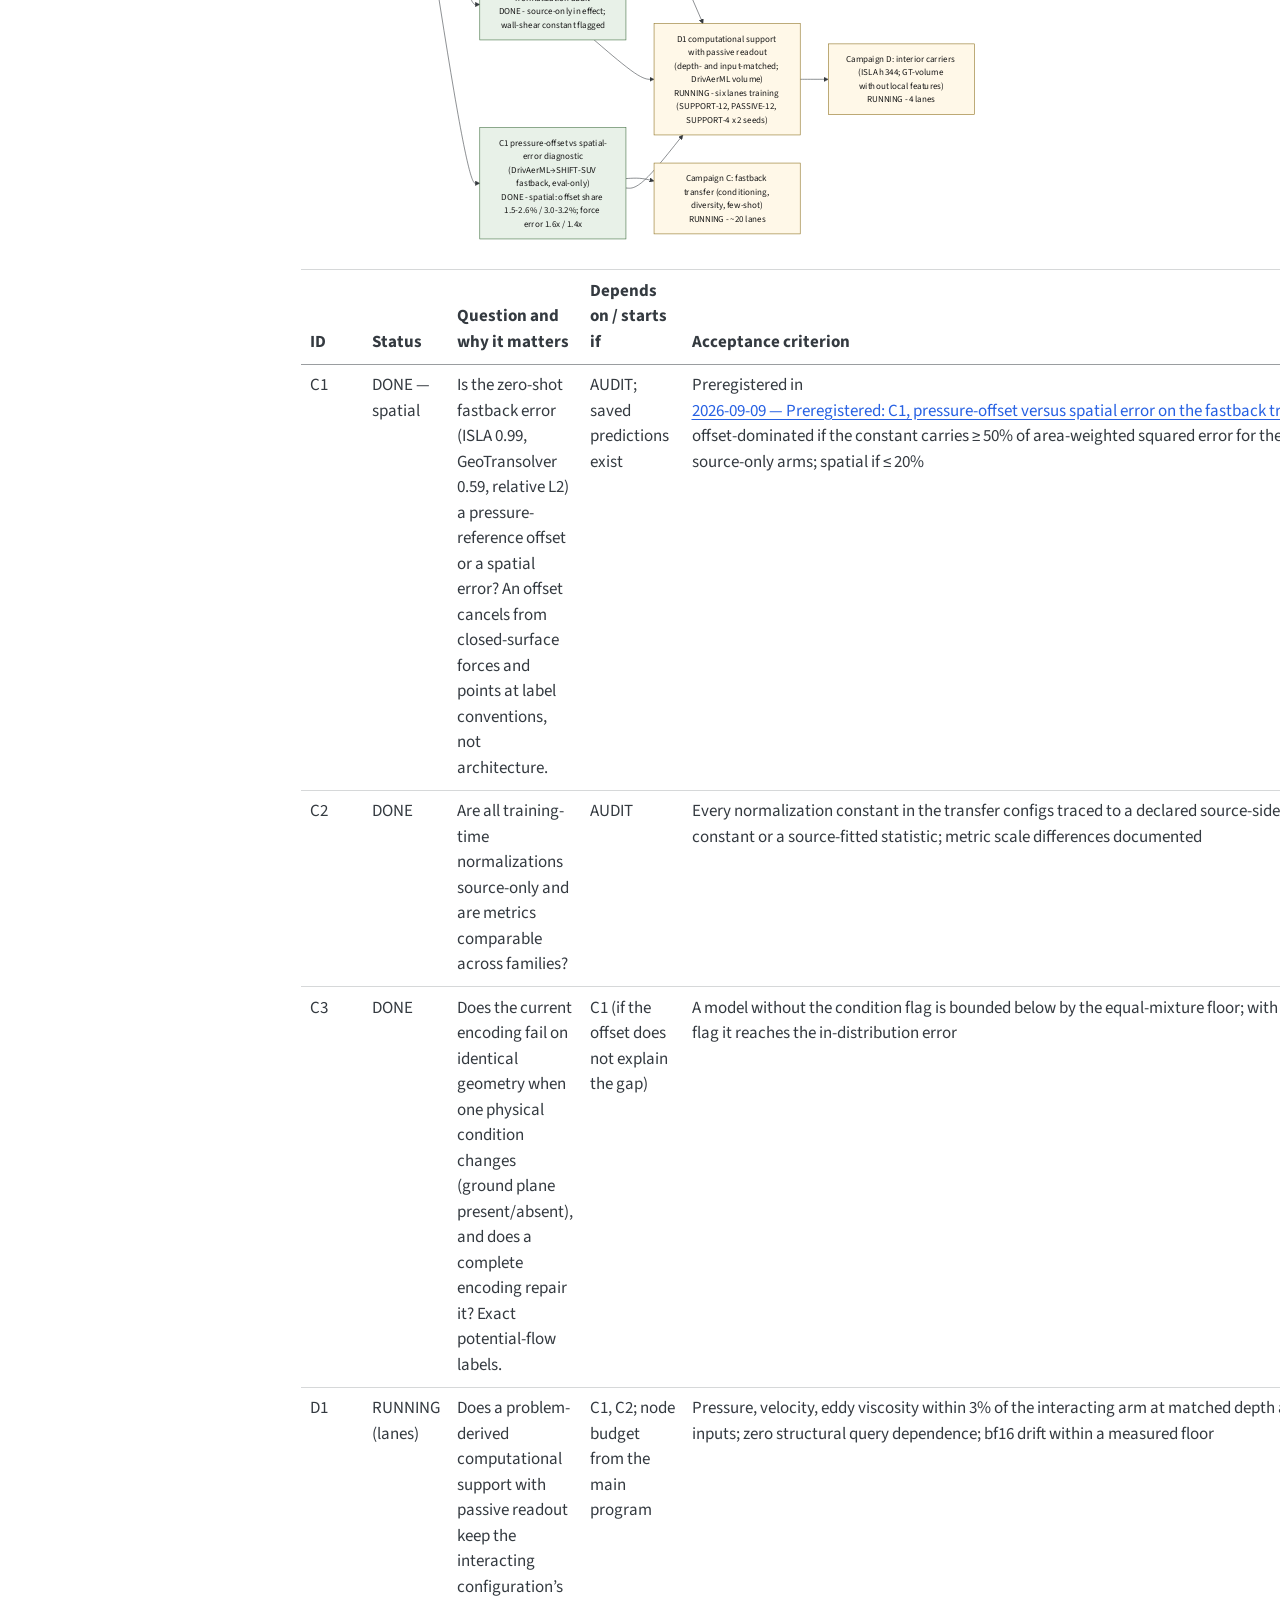
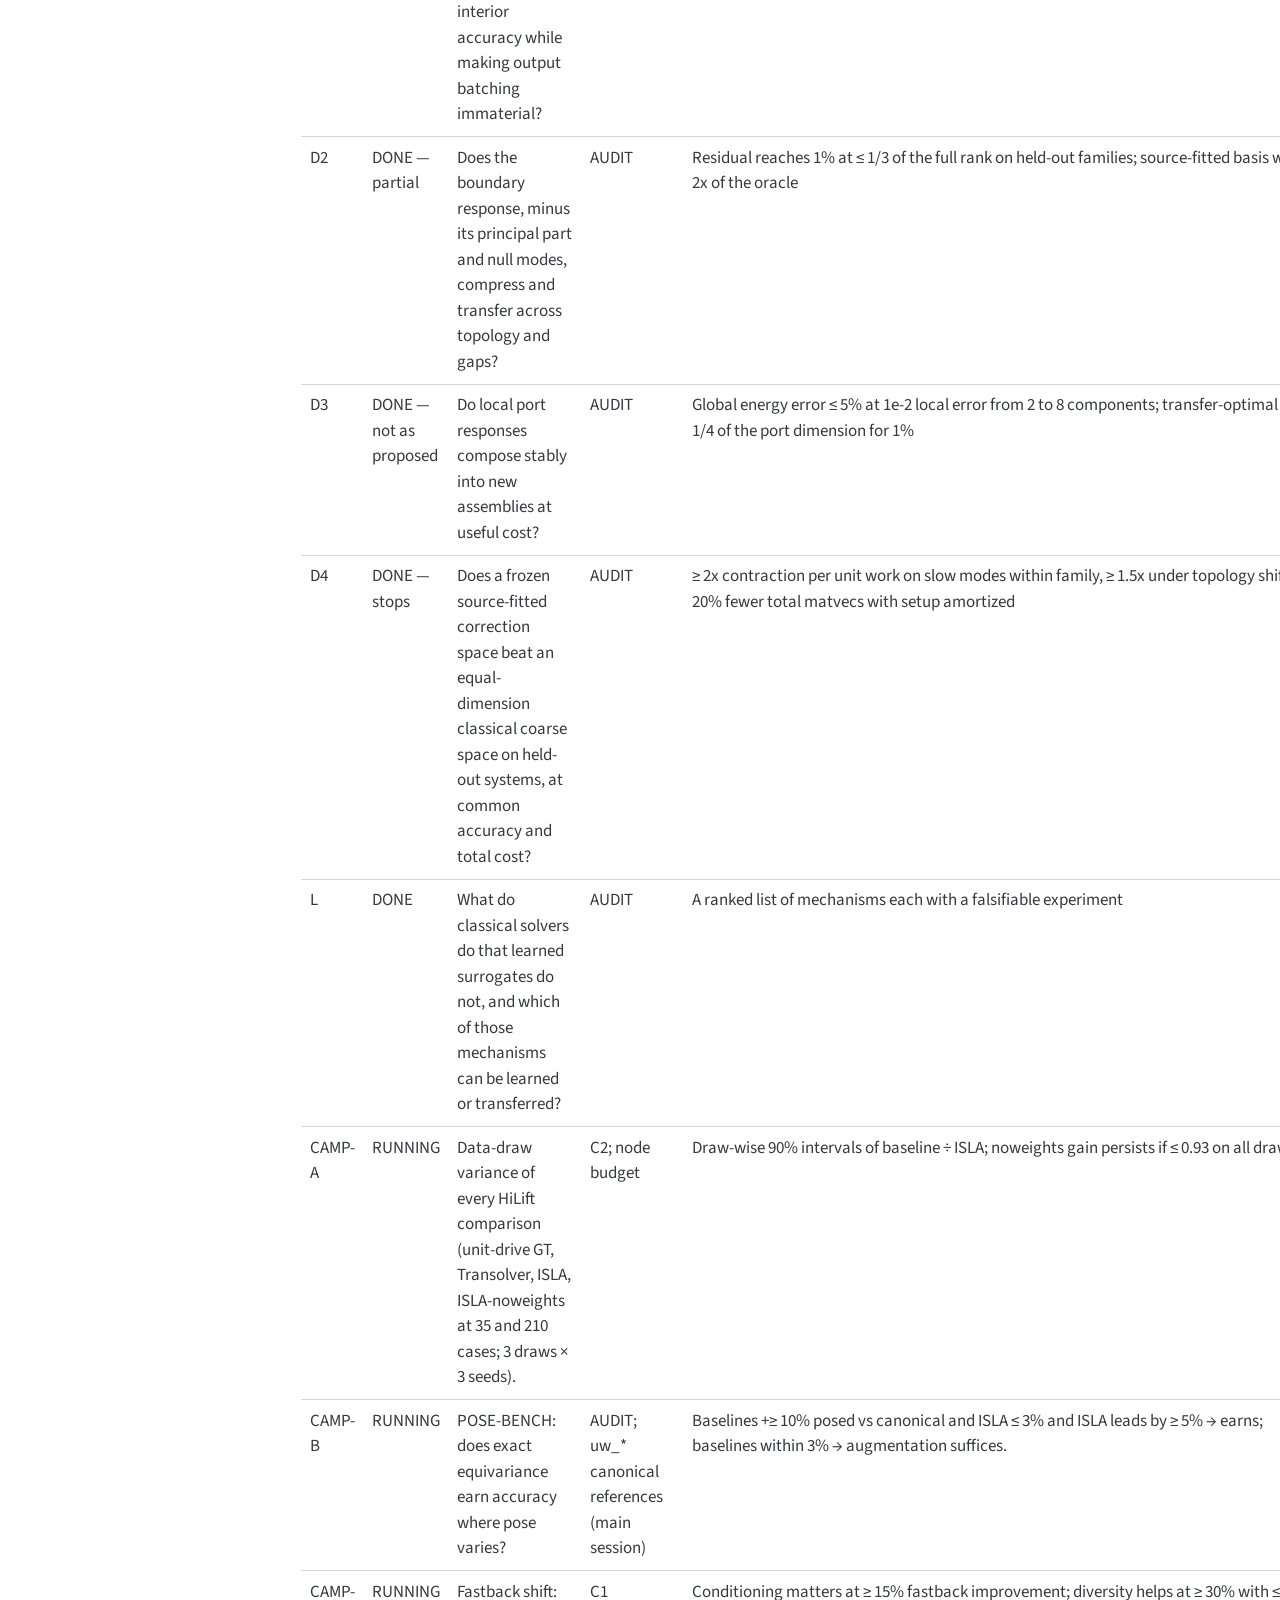
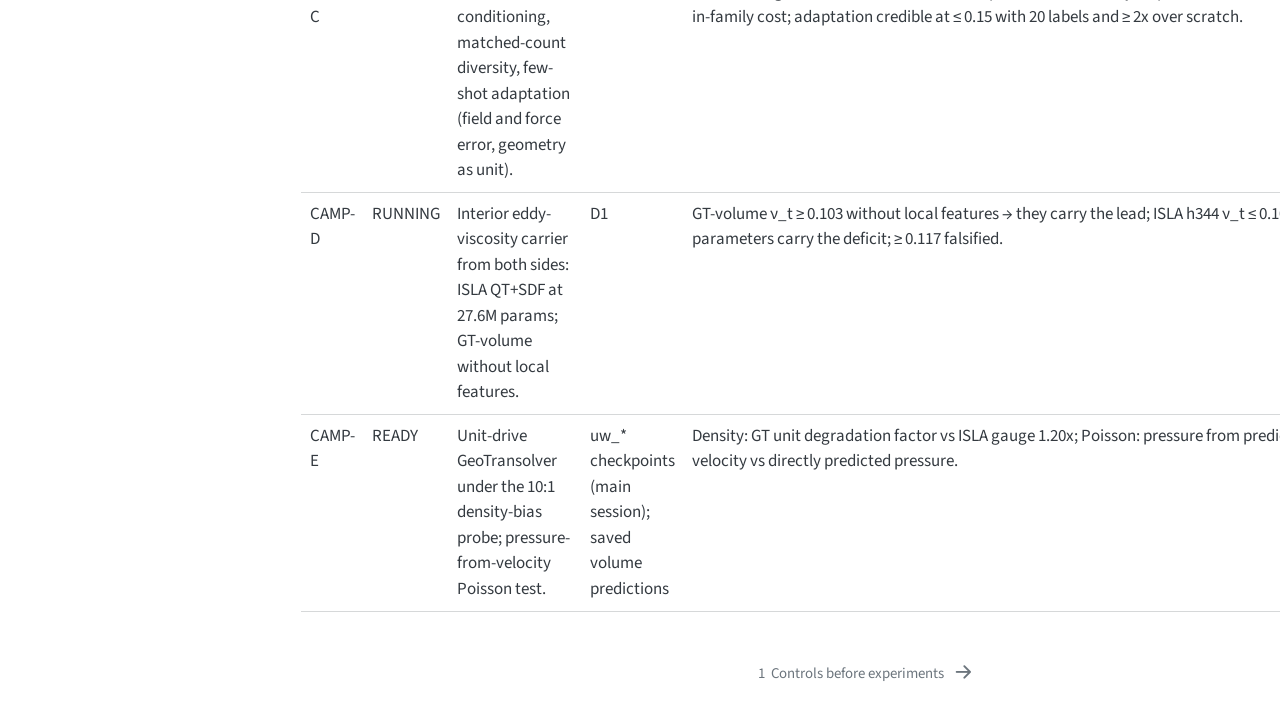
==== commit 29432fd8: "Transfer program: ops note on the pinned-memory reader hang; D1 and campaign-D chains held, pin_memo" ====
--- a/examples/cfd/mesh_transformer/research/transfer_program/_book/index.html
+++ b/examples/cfd/mesh_transformer/research/transfer_program/_book/index.html
@@ -229,7 +229,7 @@
   AUDIT["AUDIT: cross-dataset review (companion)&lt;br/&gt;DONE"]:::done
   POFF["C1 pressure-offset vs spatial-error diagnostic&lt;br/&gt;(DrivAerML→SHIFT-SUV fastback, eval-only)&lt;br/&gt;DONE - spatial: offset share 1.5-2.6% / 3.0-3.2%; force error 1.6x / 1.4x"]:::done
   SNORM["C2 source-only normalization audit&lt;br/&gt;DONE - source-only in effect; wall-shear constant flagged"]:::done
-  PAIR["C3 paired physical-condition control&lt;br/&gt;(same geometry, one condition changed; exact potential flow)&lt;br/&gt;RUNNING"]:::running
+  PAIR["C3 paired physical-condition control&lt;br/&gt;(same geometry, one condition changed; exact potential flow)&lt;br/&gt;DONE - floor real (1.3x analytic; MLP 3.0x); per-point condition input repairs to 1.14-1.46x reference"]:::done
   SUPP["D1 computational support with passive readout&lt;br/&gt;(depth- and input-matched; DrivAerML volume)&lt;br/&gt;RUNNING - six lanes training (SUPPORT-12, PASSIVE-12, SUPPORT-4 x 2 seeds)"]:::running
   RESP["D2 boundary-response rank and basis transfer&lt;br/&gt;(2D Laplace, nonlearned gate)&lt;br/&gt;DONE - partial: residual low-rank (2.5-22% of full) but basis does not transfer (7-80x)"]:::done
   COMP["D3 local-response composition&lt;br/&gt;(2D diffusion ports, nonlearned gate)&lt;br/&gt;DONE - not worth it as proposed: smooth-mode errors amplify 4-30x; hybrid survives"]:::done
@@ -300,11 +300,11 @@
 </tr>
 <tr class="odd">
 <td>C3</td>
-<td>RUNNING</td>
+<td>DONE</td>
 <td>Does the current encoding fail on identical geometry when one physical condition changes (ground plane present/absent), and does a complete encoding repair it? Exact potential-flow labels.</td>
 <td>C1 (if the offset does not explain the gap)</td>
 <td>A model without the condition flag is bounded below by the equal-mixture floor; with the flag it reaches the in-distribution error</td>
-<td>pending</td>
+<td>Blind ISLA 1.31x the floor (MLP 3.0x), 78% of its ground error in the lowest height quarter; conditioned ISLA 1.14x / 1.46x the in-distribution error (bar 1.5x). <a href="99-notebook.html#sec-nb-c3-verdict" class="quarto-xref"><span>2026-09-09 — Verdict: C3 — the identifiability floor is real and architecture-independent on an exact paired-condition problem, and a per-point condition input repairs it</span></a>, <a href="01-controls.html#sec-controls-paired" class="quarto-xref"><span>C3: a paired physical condition on an exact problem</span></a></td>
 </tr>
 <tr class="even">
 <td>D1</td>
